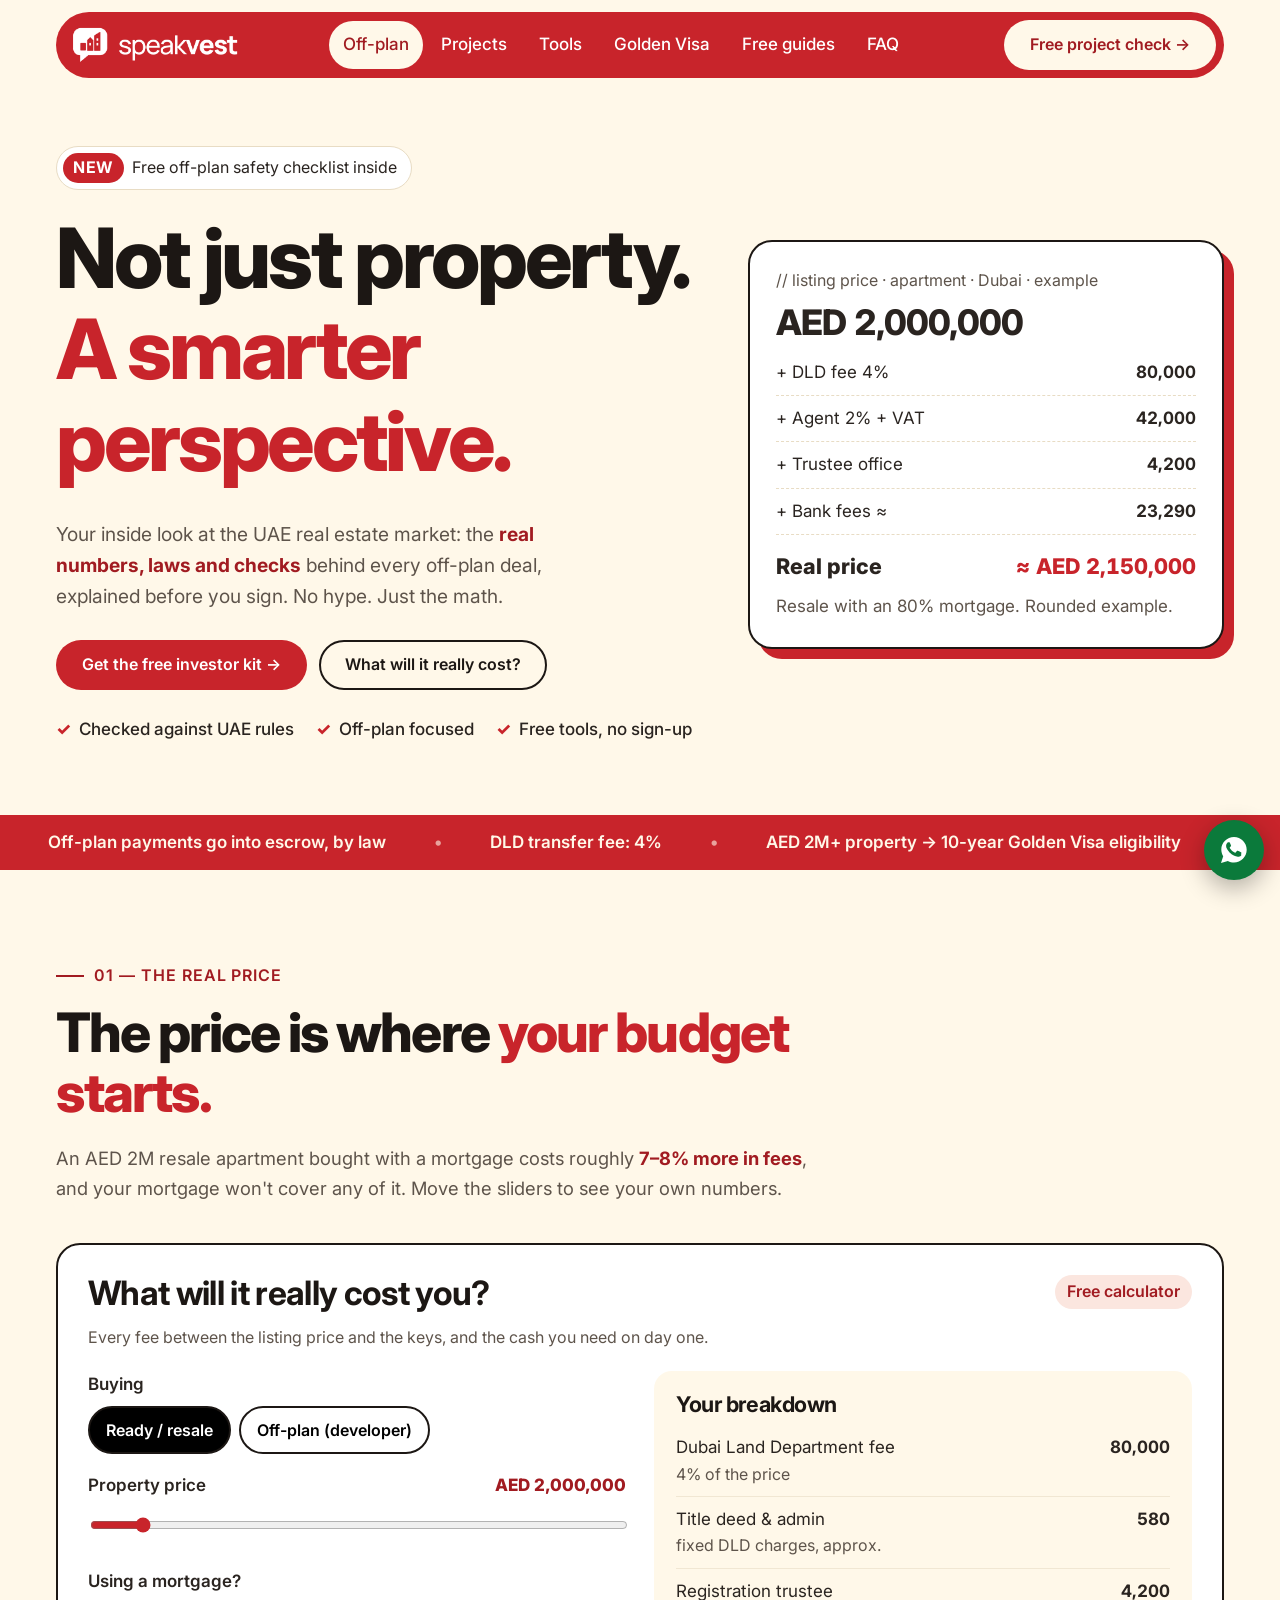
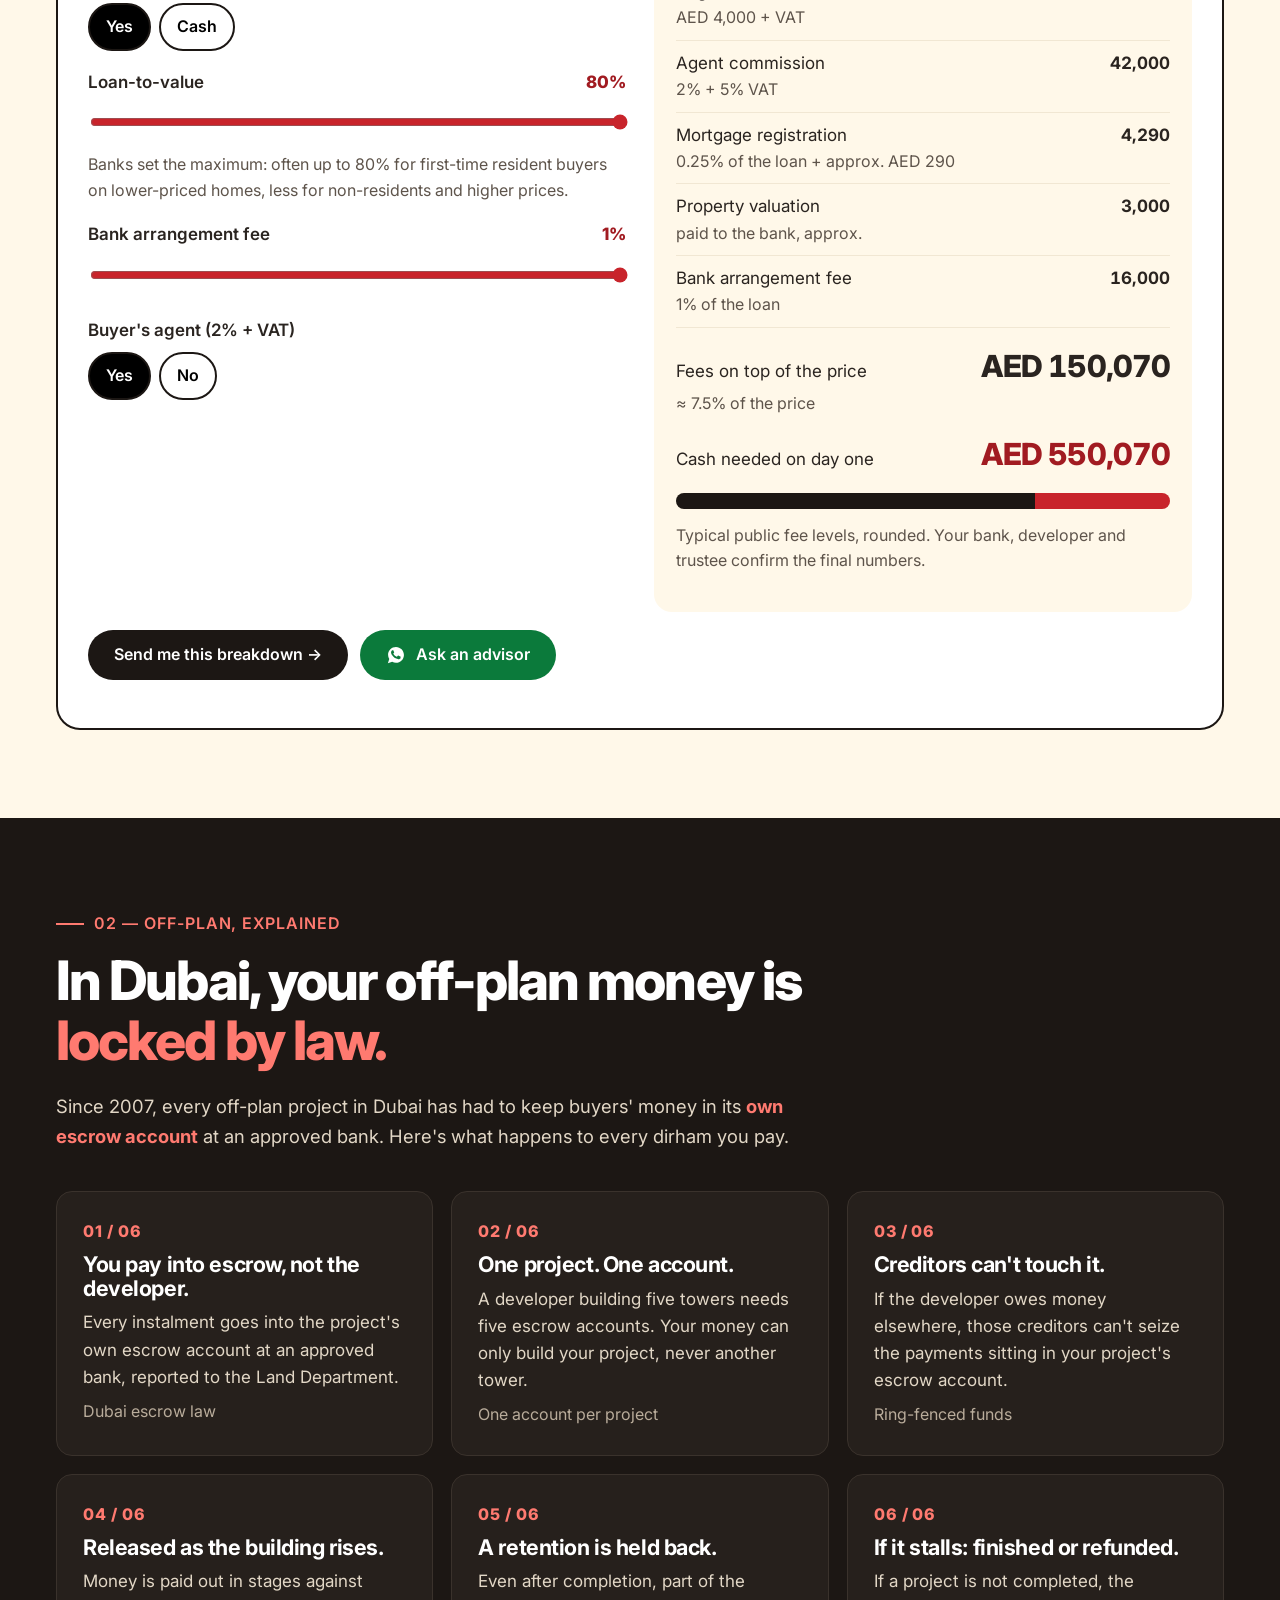
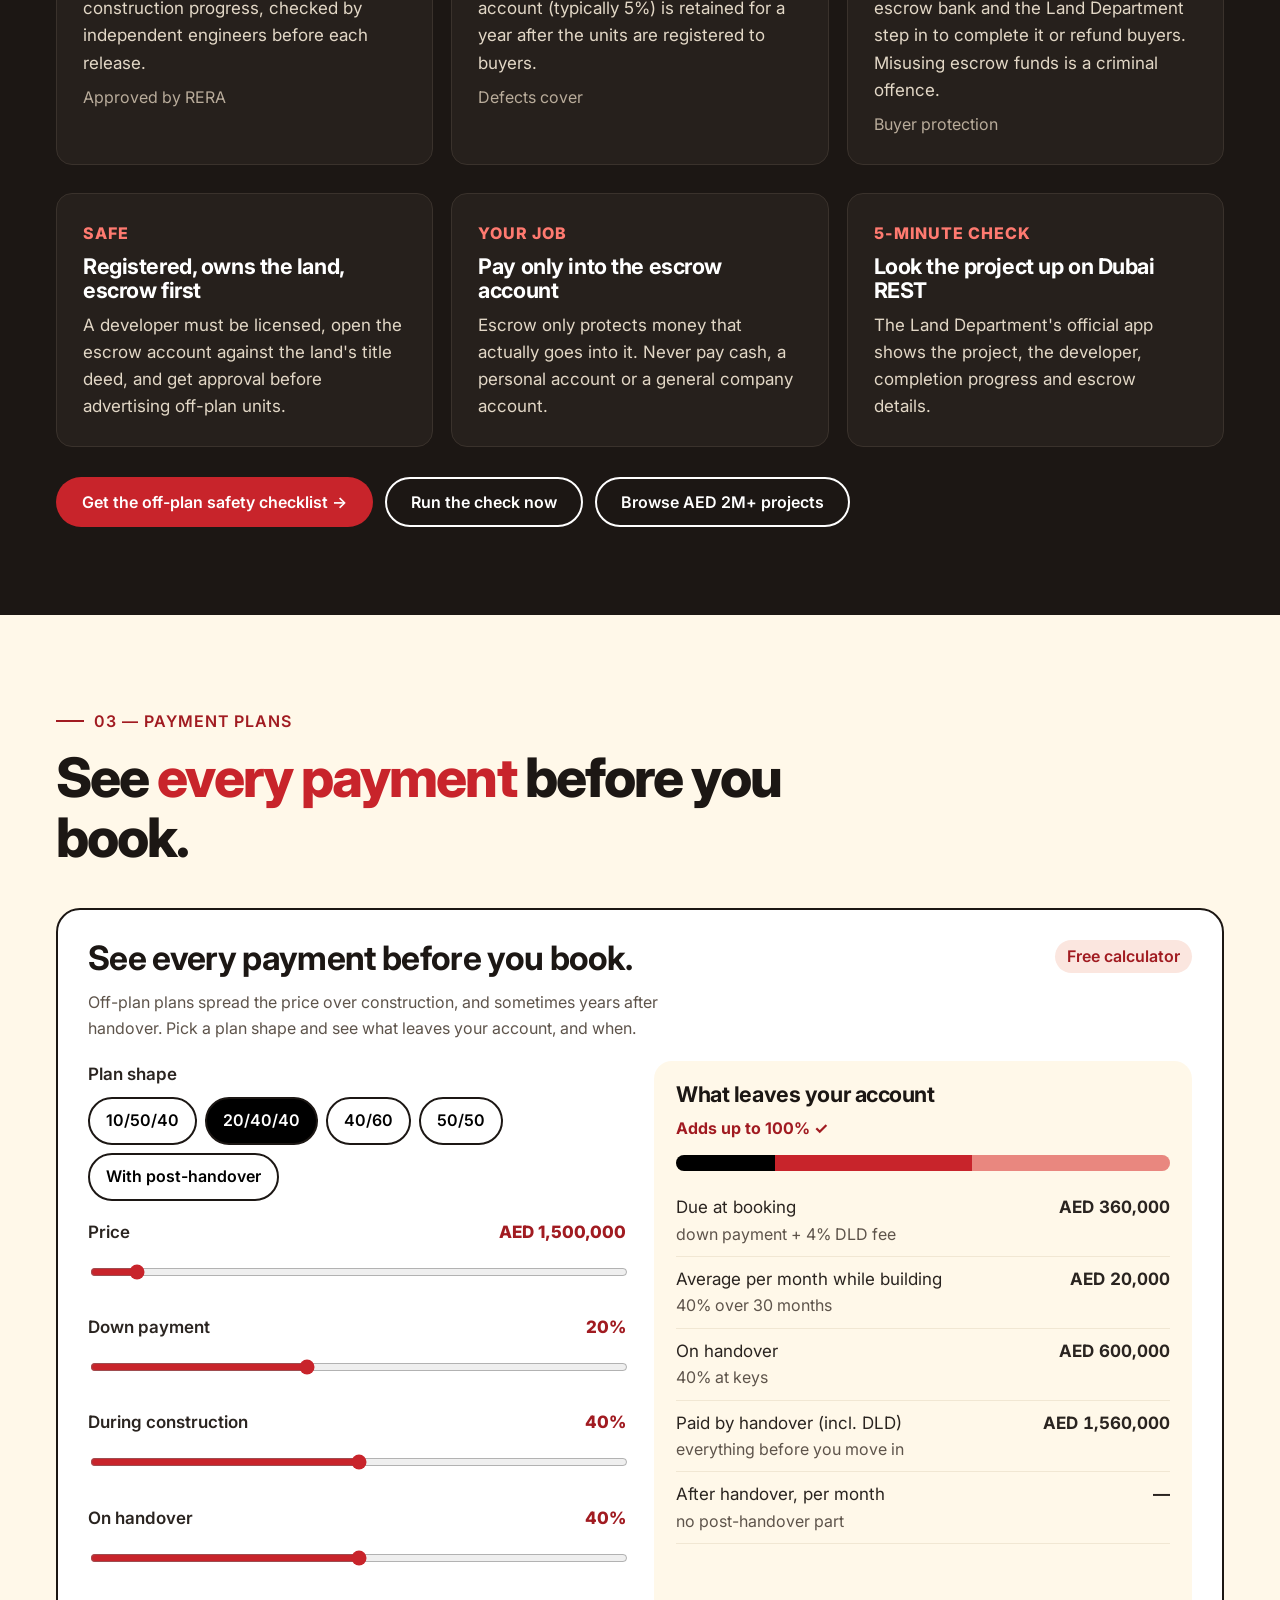
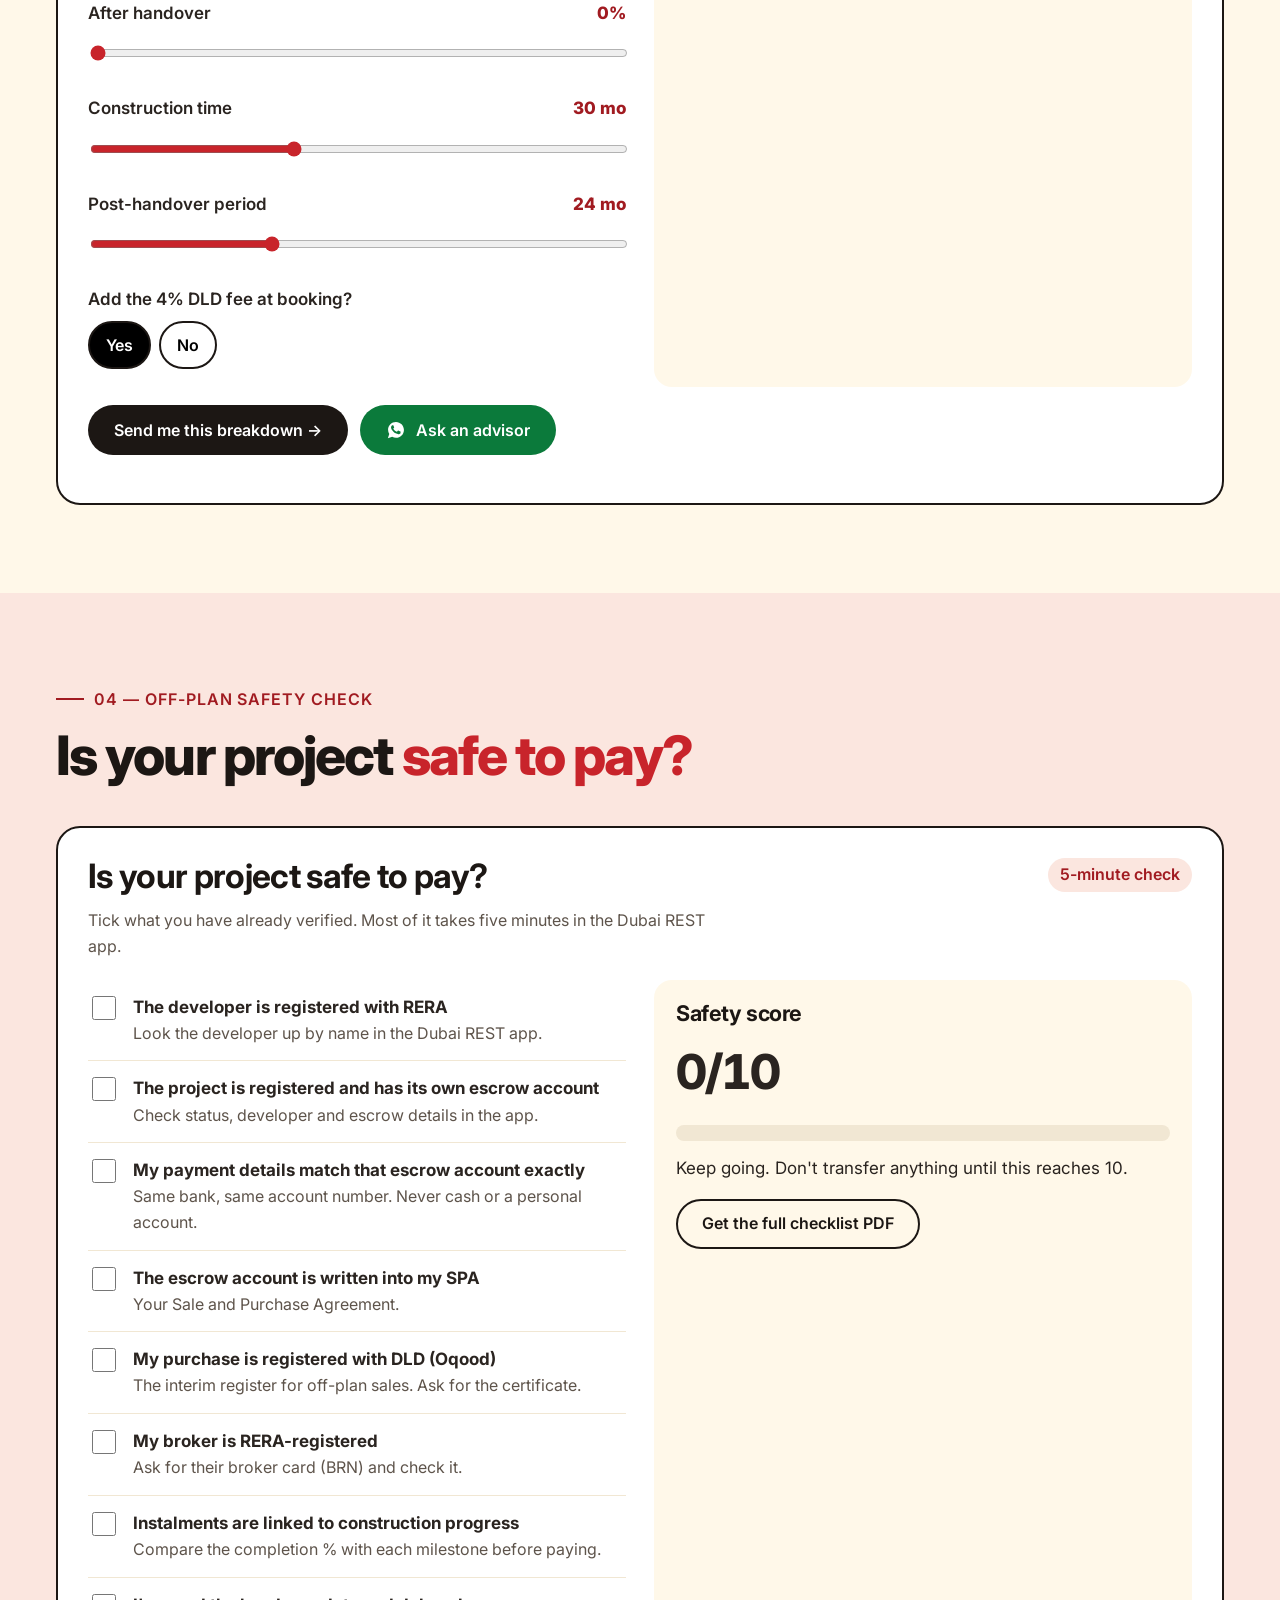
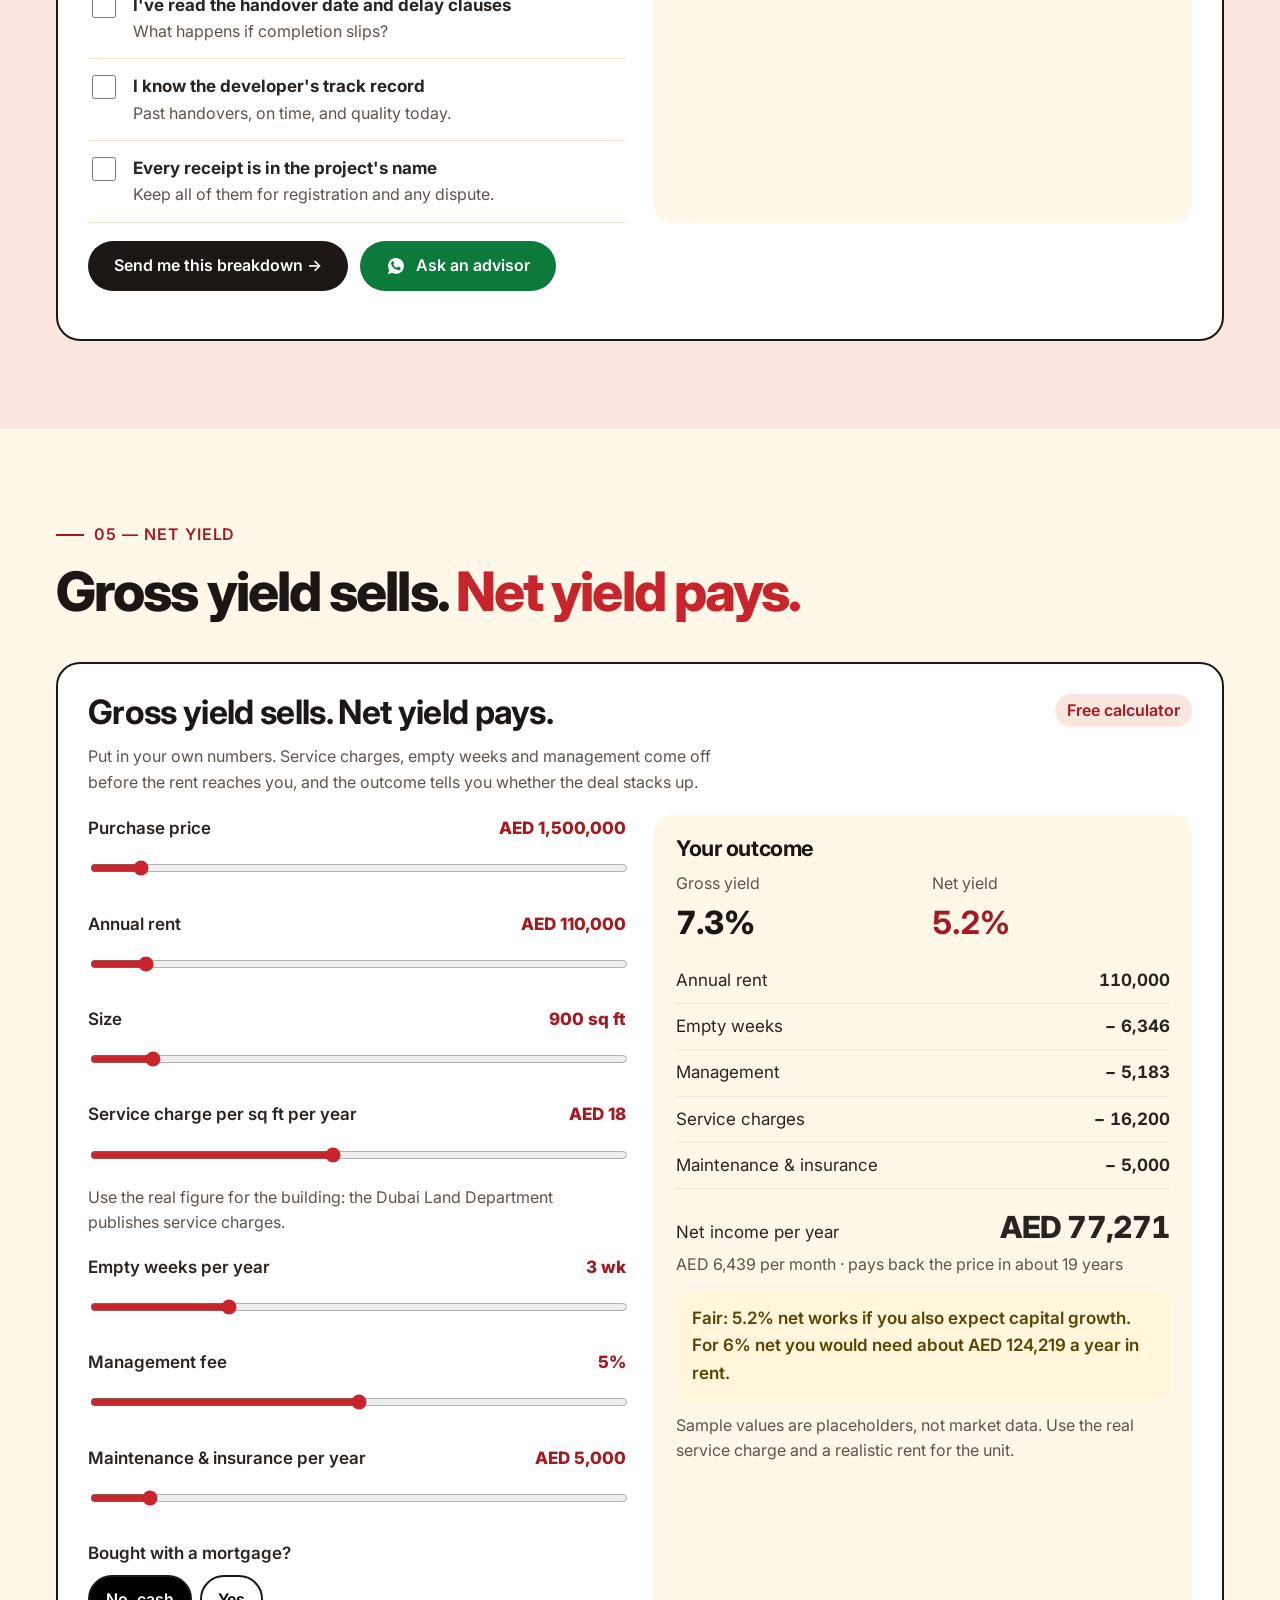
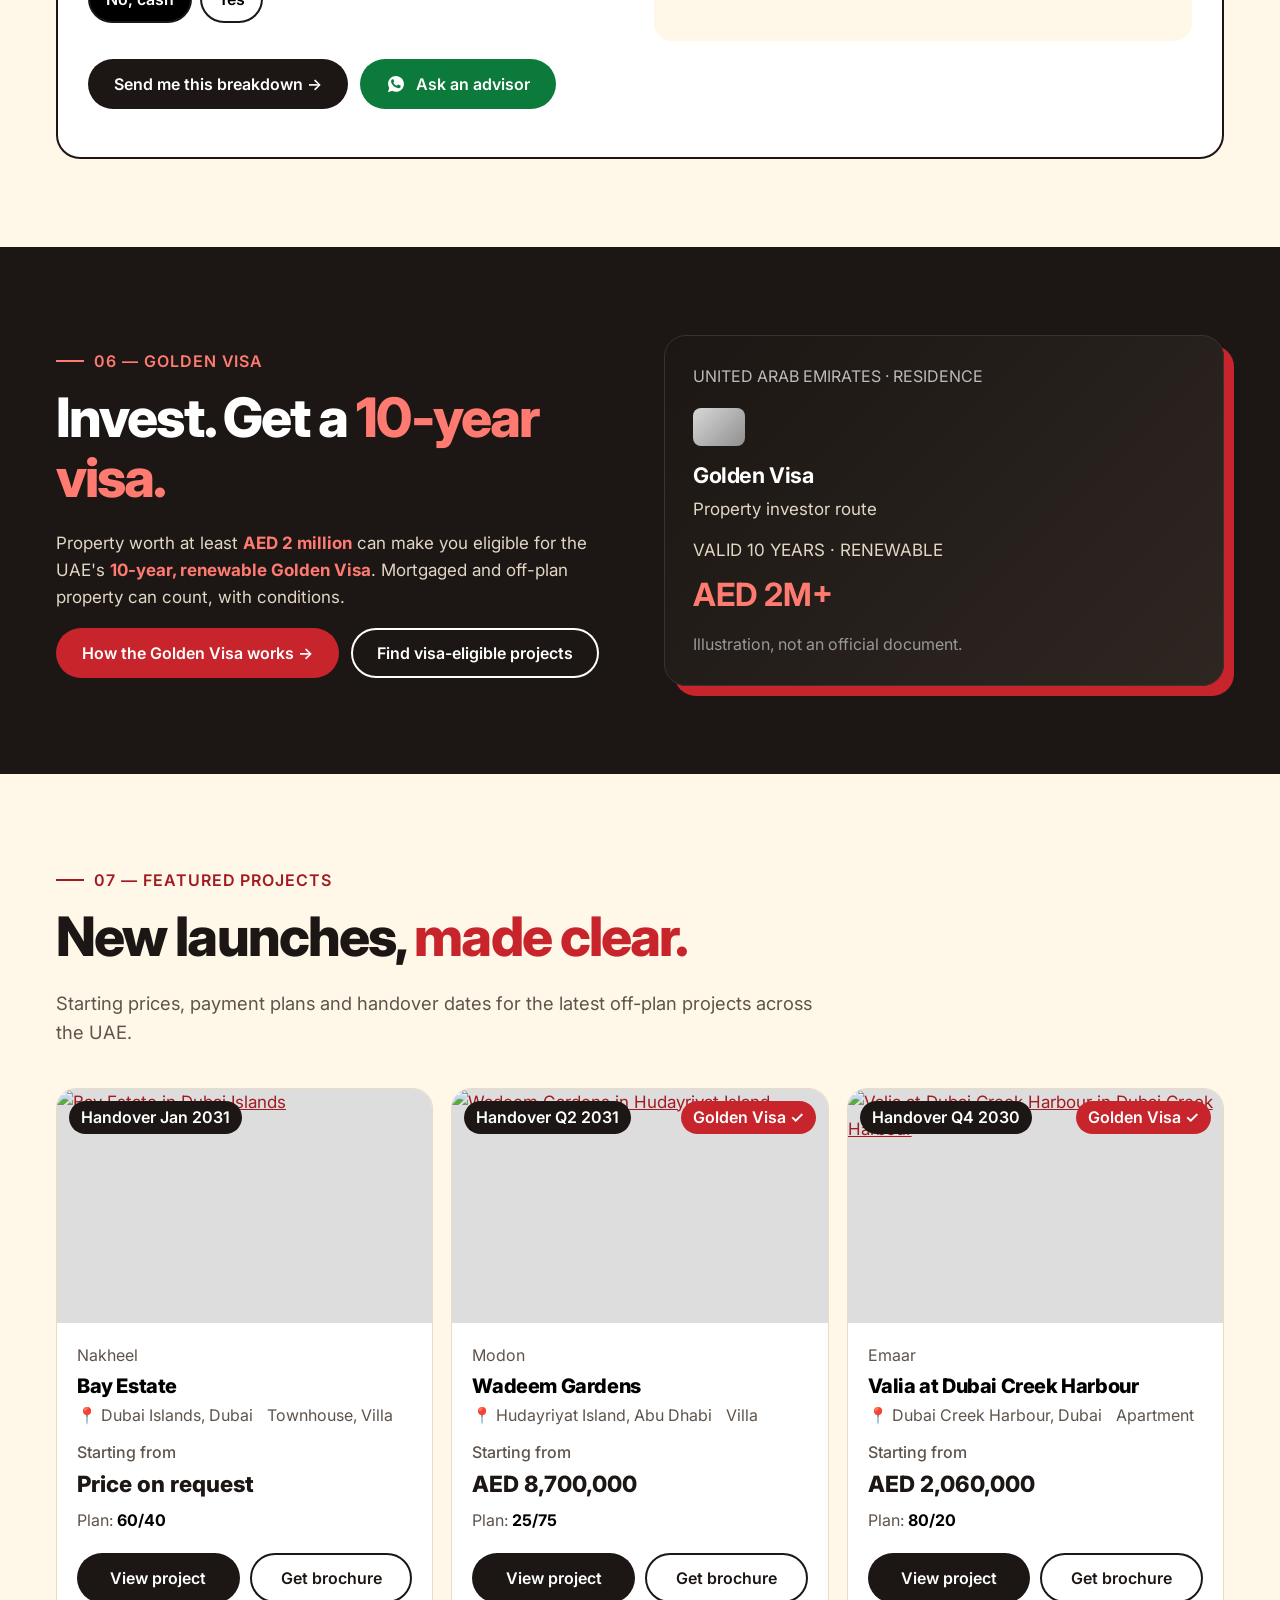
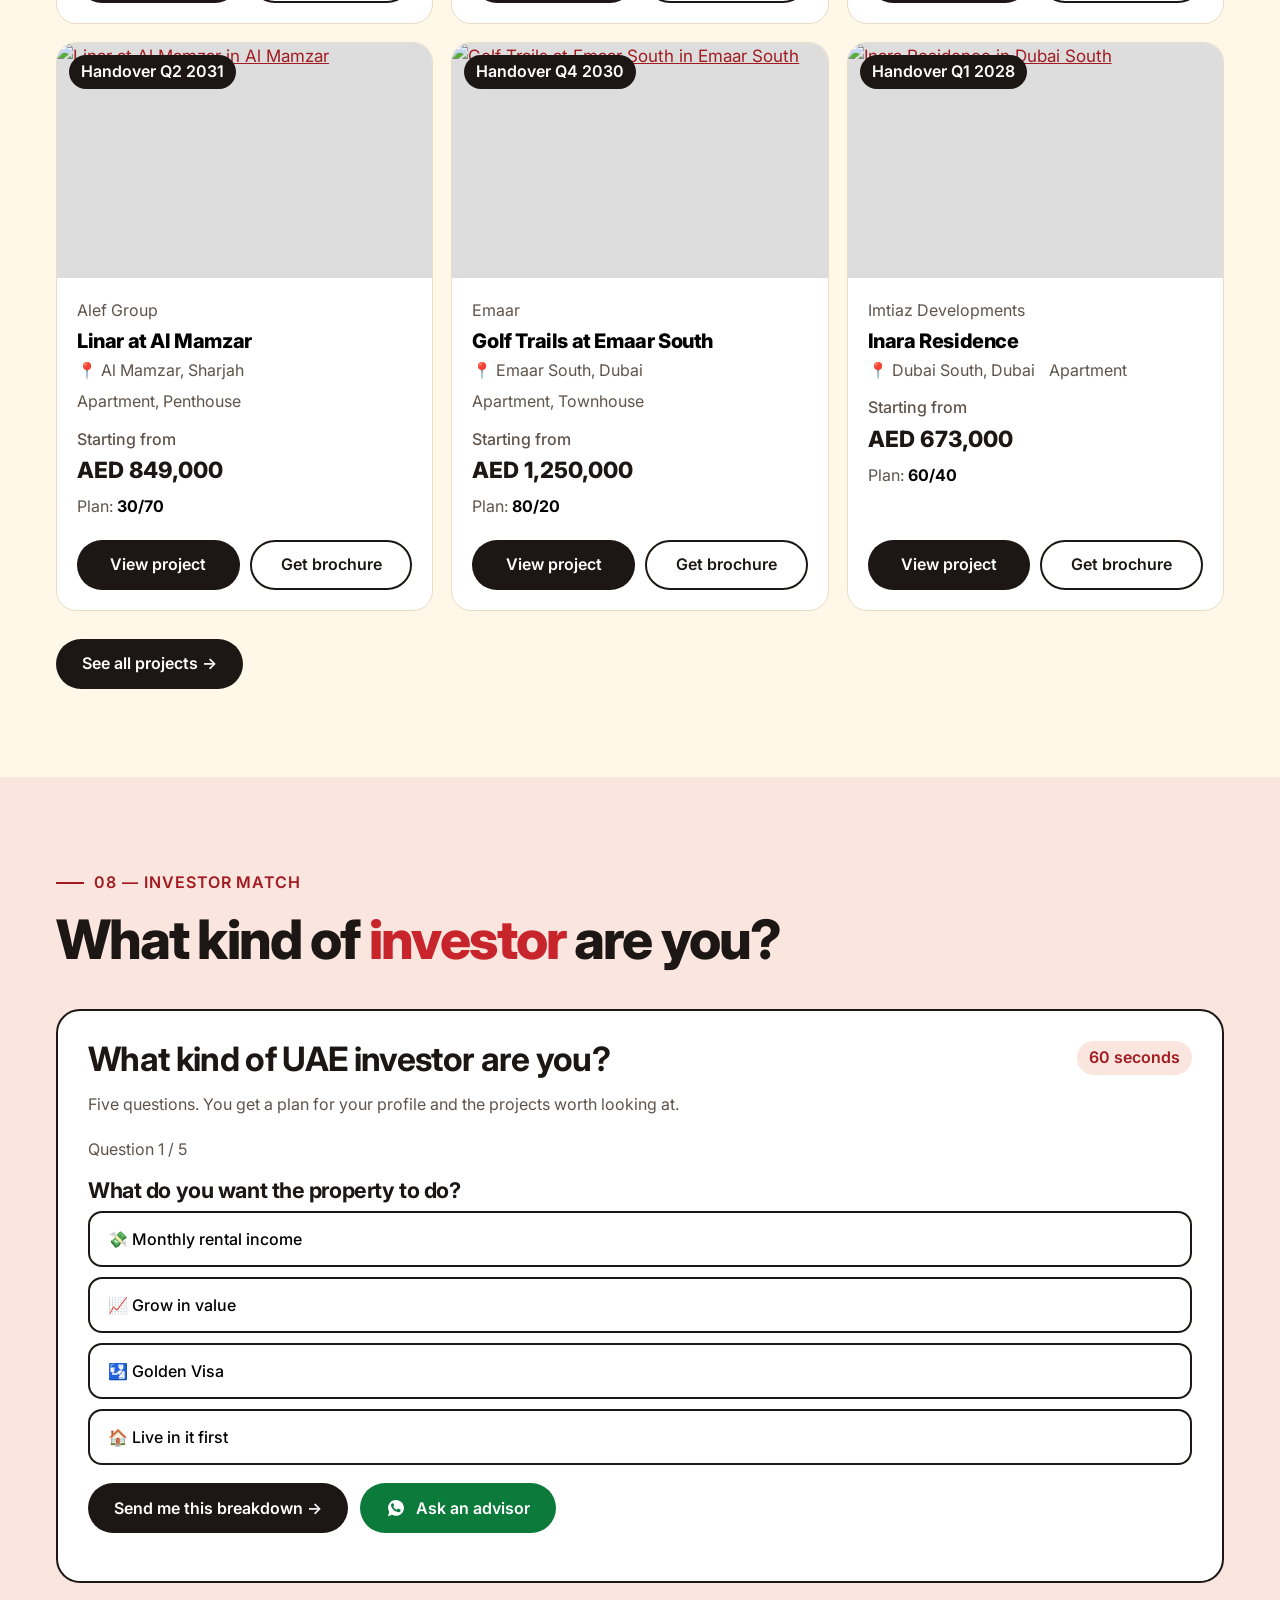
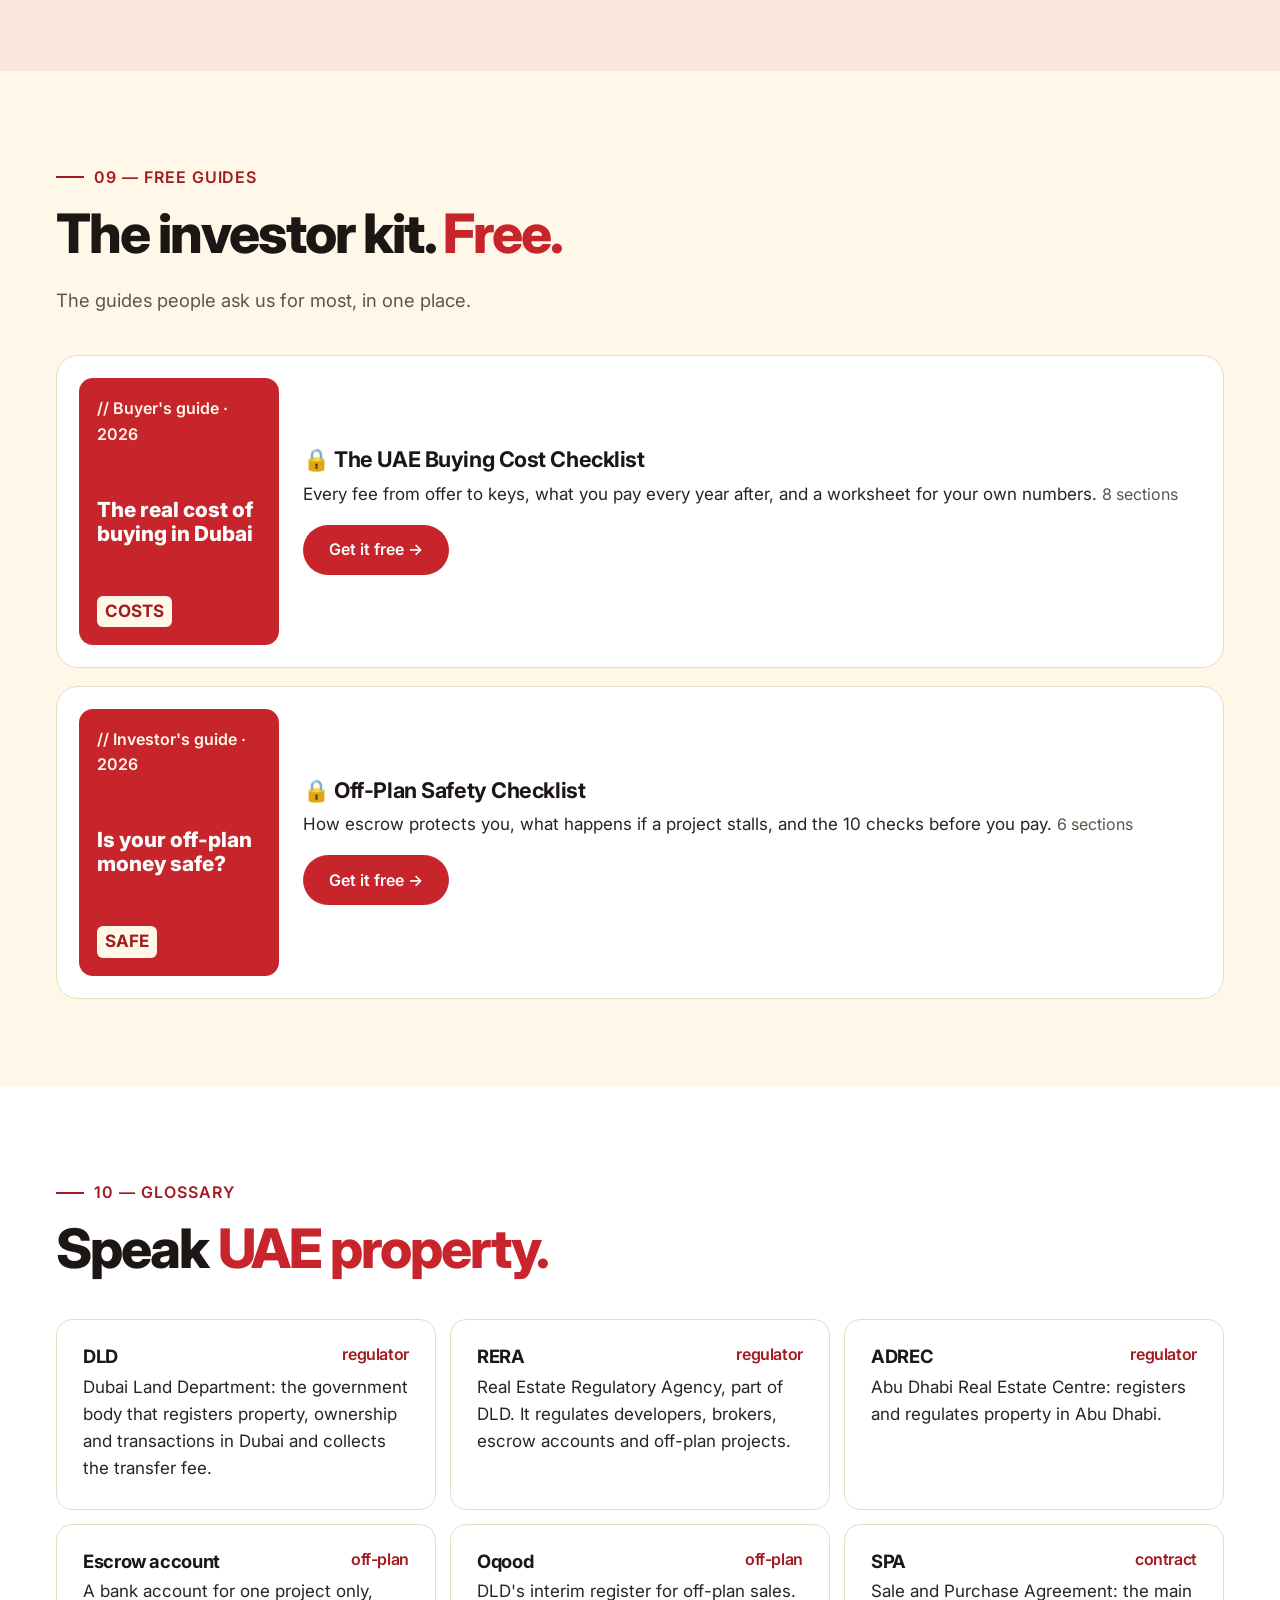
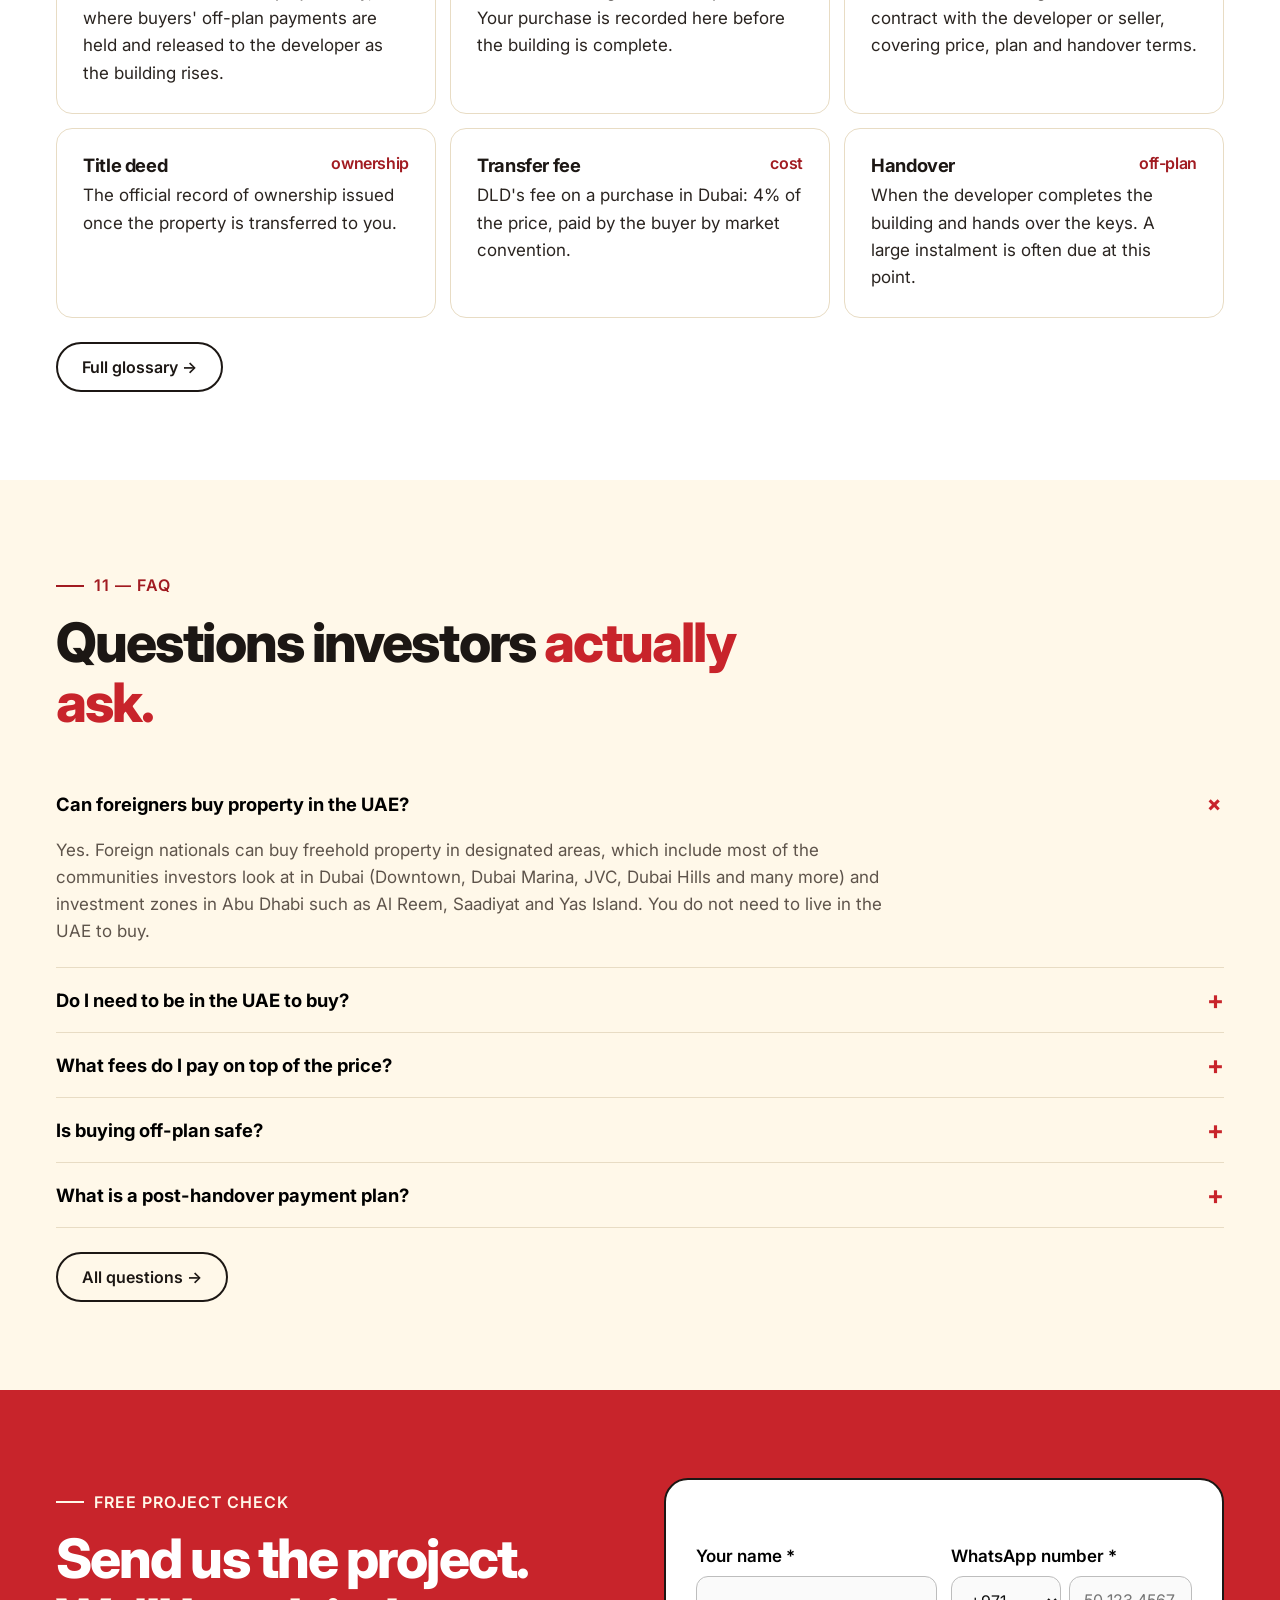
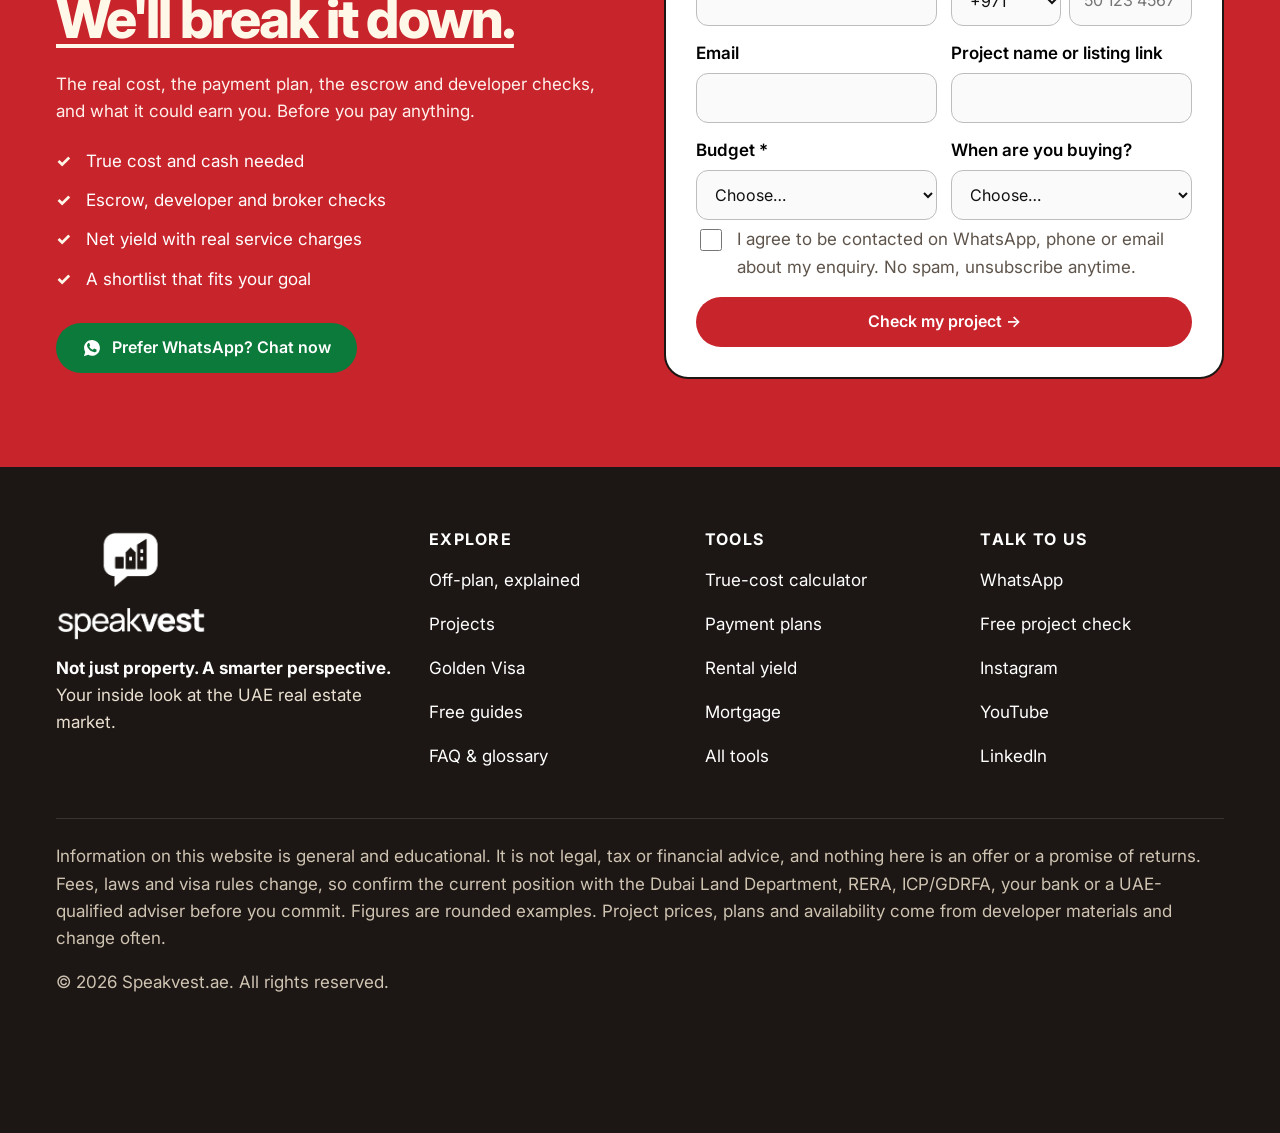
==== index.html @ 16e2d886 "Add files via upload" ====
<!doctype html>
<html lang="en">
<head>
<meta charset="utf-8">
<meta name="viewport" content="width=device-width, initial-scale=1">
<title>Speakvest.ae | Off-plan UAE real estate, explained for investors</title>
<meta name="description" content="Not just property. A smarter perspective. The real numbers, laws and checks behind UAE off-plan property: true-cost calculator, payment plans, escrow, net yield and Golden Visa.">
<meta name="theme-color" content="#000000">
<link rel="icon" type="image/png" href="assets/img/favicon.png">
<link rel="apple-touch-icon" href="assets/img/apple-touch-icon.png">
<meta property="og:type" content="website">
<meta property="og:site_name" content="Speakvest.ae">
<meta property="og:title" content="Speakvest.ae | Off-plan UAE real estate, explained for investors">
<meta property="og:description" content="Not just property. A smarter perspective. The real numbers, laws and checks behind UAE off-plan property: true-cost calculator, payment plans, escrow, net yield and Golden Visa.">
<meta property="og:image" content="assets/img/og-image.jpg">
<meta name="twitter:card" content="summary_large_image">
<link rel="preconnect" href="https://fonts.googleapis.com">
<link rel="preconnect" href="https://fonts.gstatic.com" crossorigin>
<link href="https://fonts.googleapis.com/css2?family=Inter:wght@400;500;600;700;800&display=swap" rel="stylesheet">
<link rel="stylesheet" href="assets/css/site.css">
</head>
<body data-wa="general">
<header id="site-header" class="site-header"></header>
<main>

<section class="hero"><div class="wrap hero-grid">
 <div>
  <span class="pill"><b>NEW</b> Free off-plan safety checklist inside</span>
  <h1 style="margin-top:22px">Not just property. <span class="hl">A smarter perspective.</span></h1>
  <p class="lead">Your inside look at the UAE real estate market: the <b class="hl">real numbers, laws and checks</b> behind every off-plan deal, explained before you sign. No hype. Just the math.</p>
  <div class="btns"><a class="btn btn-brand" href="guides.html">Get the free investor kit →</a><a class="btn btn-line" href="#true-cost">What will it really cost?</a></div>
  <div class="trust"><span>Checked against UAE rules</span><span>Off-plan focused</span><span>Free tools, no sign-up</span></div>
 </div>
 <div class="price-card" aria-label="Example of the real price of a property">
  <div class="note">// listing price · apartment · Dubai · example</div>
  <div style="font-size:2.2rem;font-weight:800;letter-spacing:-.03em" class="num">AED 2,000,000</div>
  <div class="row"><span>+ DLD fee 4%</span><b class="num">80,000</b></div>
  <div class="row"><span>+ Agent 2% + VAT</span><b class="num">42,000</b></div>
  <div class="row"><span>+ Trustee office</span><b class="num">4,200</b></div>
  <div class="row"><span>+ Bank fees ≈</span><b class="num">23,290</b></div>
  <div class="total"><span>Real price</span><span class="hl num">≈ AED 2,150,000</span></div>
  <p class="small" style="margin:10px 0 0">Resale with an 80% mortgage. Rounded example.</p>
 </div>
</div></section>
<div class="ticker" aria-hidden="true"><div class="ticker-track"><span>Off-plan payments go into escrow, by law</span><span>DLD transfer fee: 4%</span><span>AED 2M+ property → 10-year Golden Visa eligibility</span><span>5% held back for a year after completion</span><span>Check any project on Dubai REST</span><span>The listing price is where your budget starts</span><span>Off-plan payments go into escrow, by law</span><span>DLD transfer fee: 4%</span><span>AED 2M+ property → 10-year Golden Visa eligibility</span><span>5% held back for a year after completion</span><span>Check any project on Dubai REST</span><span>The listing price is where your budget starts</span></div></div>

<section id="real-price"><div class="wrap">
 <div class="section-head"><div class="kicker">01 — The real price</div><h2>The price is where <span class="hl">your budget starts.</span></h2>
 <p>An AED 2M resale apartment bought with a mortgage costs roughly <b class="hl">7–8% more in fees</b>, and your mortgage won't cover any of it. Move the sliders to see your own numbers.</p></div>
 <div data-tool="true-cost" id="true-cost"></div>
</div></section>

<section class="dark" id="escrow"><div class="wrap">
 <div class="section-head"><div class="kicker">02 — Off-plan, explained</div><h2>In Dubai, your off-plan money is <span class="hl">locked by law.</span></h2>
 <p>Since 2007, every off-plan project in Dubai has had to keep buyers' money in its <b class="hl">own escrow account</b> at an approved bank. Here's what happens to every dirham you pay.</p></div>
 <div class="grid g3"><div class="card"><span class="step">01 / 06</span><h3 style="margin-top:8px">You pay into escrow, not the developer.</h3><p style="margin:0">Every instalment goes into the project's own escrow account at an approved bank, reported to the Land Department.</p><span class="ref">Dubai escrow law</span></div><div class="card"><span class="step">02 / 06</span><h3 style="margin-top:8px">One project. One account.</h3><p style="margin:0">A developer building five towers needs five escrow accounts. Your money can only build your project, never another tower.</p><span class="ref">One account per project</span></div><div class="card"><span class="step">03 / 06</span><h3 style="margin-top:8px">Creditors can't touch it.</h3><p style="margin:0">If the developer owes money elsewhere, those creditors can't seize the payments sitting in your project's escrow account.</p><span class="ref">Ring-fenced funds</span></div><div class="card"><span class="step">04 / 06</span><h3 style="margin-top:8px">Released as the building rises.</h3><p style="margin:0">Money is paid out in stages against construction progress, checked by independent engineers before each release.</p><span class="ref">Approved by RERA</span></div><div class="card"><span class="step">05 / 06</span><h3 style="margin-top:8px">A retention is held back.</h3><p style="margin:0">Even after completion, part of the account (typically 5%) is retained for a year after the units are registered to buyers.</p><span class="ref">Defects cover</span></div><div class="card"><span class="step">06 / 06</span><h3 style="margin-top:8px">If it stalls: finished or refunded.</h3><p style="margin:0">If a project is not completed, the escrow bank and the Land Department step in to complete it or refund buyers. Misusing escrow funds is a criminal offence.</p><span class="ref">Buyer protection</span></div></div>
 <div class="grid g3" style="margin-top:28px">
  <div class="card"><span class="step">SAFE</span><h3 style="margin-top:8px">Registered, owns the land, escrow first</h3><p style="margin:0">A developer must be licensed, open the escrow account against the land's title deed, and get approval before advertising off-plan units.</p></div>
  <div class="card"><span class="step">YOUR JOB</span><h3 style="margin-top:8px">Pay only into the escrow account</h3><p style="margin:0">Escrow only protects money that actually goes into it. Never pay cash, a personal account or a general company account.</p></div>
  <div class="card"><span class="step">5-MINUTE CHECK</span><h3 style="margin-top:8px">Look the project up on Dubai REST</h3><p style="margin:0">The Land Department's official app shows the project, the developer, completion progress and escrow details.</p></div>
 </div>
 <div class="btns" style="margin-top:30px"><a class="btn btn-brand" href="guides.html">Get the off-plan safety checklist →</a><a class="btn btn-line" href="#safety-check">Run the check now</a><a class="btn btn-line" href="projects.html?min=2000000">Browse AED 2M+ projects</a></div>
</div></section>

<section id="plans"><div class="wrap">
 <div class="section-head"><div class="kicker">03 — Payment plans</div><h2>See <span class="hl">every payment</span> before you book.</h2></div>
 <div data-tool="payment-plan" id="payment-plan"></div>
</div></section>

<section class="tint"><div class="wrap">
 <div class="section-head"><div class="kicker">04 — Off-plan safety check</div><h2>Is your project <span class="hl">safe to pay?</span></h2></div>
 <div data-tool="safety-check" id="safety-check"></div>
</div></section>

<section><div class="wrap">
 <div class="section-head"><div class="kicker">05 — Net yield</div><h2>Gross yield sells. <span class="hl">Net yield pays.</span></h2></div>
 <div data-tool="rental-yield" id="rental-yield"></div>
</div></section>

<section class="dark"><div class="wrap grid g2" style="align-items:center;gap:48px">
 <div><div class="kicker">06 — Golden Visa</div><h2>Invest. Get a <span class="hl">10-year visa.</span></h2>
 <p>Property worth at least <b class="hl">AED 2 million</b> can make you eligible for the UAE's <b class="hl">10-year, renewable Golden Visa</b>. Mortgaged and off-plan property can count, with conditions.</p>
 <div class="btns"><a class="btn btn-brand" href="golden-visa.html">How the Golden Visa works →</a><a class="btn btn-line" href="projects.html?min=2000000">Find visa-eligible projects</a></div></div>
 <div class="visa-card"><div class="note" style="color:#bbb">UNITED ARAB EMIRATES · RESIDENCE</div><div class="chip"></div><h3>Golden Visa</h3><p style="margin:0">Property investor route</p><p style="margin:14px 0 4px">VALID 10 YEARS · RENEWABLE</p><b>AED 2M+</b><p class="note" style="color:#999;margin:12px 0 0">Illustration, not an official document.</p></div>
</div></section>

<section><div class="wrap">
 <div class="section-head"><div class="kicker">07 — Featured projects</div><h2>New launches, <span class="hl">made clear.</span></h2><p>Starting prices, payment plans and handover dates for the latest off-plan projects across the UAE.</p></div>
 <div class="grid g3" id="featured"></div>
 <div class="btns" style="margin-top:28px"><a class="btn btn-black" href="projects.html">See all projects →</a></div>
</div></section>

<section class="tint"><div class="wrap">
 <div class="section-head"><div class="kicker">08 — Investor match</div><h2>What kind of <span class="hl">investor</span> are you?</h2></div>
 <div data-tool="investor-match" id="investor-match"></div>
</div></section>

<section><div class="wrap">
 <div class="section-head"><div class="kicker">09 — Free guides</div><h2>The investor kit. <span class="hl">Free.</span></h2><p>The guides people ask us for most, in one place.</p></div>
 <div class="grid" id="guides" style="gap:18px"></div>
</div></section>

<section class="white"><div class="wrap">
 <div class="section-head"><div class="kicker">10 — Glossary</div><h2>Speak <span class="hl">UAE property.</span></h2></div>
 <div class="gloss" id="gloss"></div>
 <div class="btns" style="margin-top:24px"><a class="btn btn-line" href="faq.html#glossary">Full glossary →</a></div>
</div></section>

<section><div class="wrap">
 <div class="section-head"><div class="kicker">11 — FAQ</div><h2>Questions investors <span class="hl">actually ask.</span></h2></div>
 <div id="faq"></div>
 <div class="btns" style="margin-top:24px"><a class="btn btn-line" href="faq.html">All questions →</a></div>
</div></section>
<section class="band" id="project-check"><div class="wrap"><div class="grid g2" style="align-items:center;gap:48px">
 <div><div class="kicker">Free project check</div><h2>Send us the project. <span class="hl">We'll break it down.</span></h2>
 <p>The real cost, the payment plan, the escrow and developer checks, and what it could earn you. Before you pay anything.</p>
 <ul class="check-list"><li>True cost and cash needed</li><li>Escrow, developer and broker checks</li><li>Net yield with real service charges</li><li>A shortlist that fits your goal</li></ul>
 <a class="btn btn-wa" data-wa-link="general" href="#"><svg viewBox="0 0 32 32" fill="currentColor" aria-hidden="true"><path d="M16 3C9 3 3.3 8.6 3.3 15.6c0 2.4.7 4.7 1.9 6.7L3 29l6.9-2.1c1.9 1 4 1.6 6.1 1.6 7 0 12.7-5.7 12.7-12.7S23 3 16 3zm7.4 17.9c-.3.9-1.8 1.7-2.5 1.8-.7.1-1.5.2-4.6-1-3.9-1.6-6.4-5.5-6.6-5.8-.2-.3-1.6-2.1-1.6-4s1-2.8 1.3-3.2c.3-.4.7-.5 1-.5h.7c.2 0 .5 0 .8.6.3.7 1 2.4 1.1 2.6.1.2.1.4 0 .6-.1.2-.2.4-.4.6l-.6.7c-.2.2-.4.4-.2.8.2.4 1 1.6 2.1 2.6 1.4 1.3 2.6 1.7 3 1.9.4.2.6.2.8-.1.2-.3 1-1.1 1.2-1.5.3-.4.5-.3.9-.2.4.1 2.3 1.1 2.7 1.3.4.2.7.3.8.5.1.1.1.9-.2 1.8z"/></svg> Prefer WhatsApp? Chat now</a></div>
 <div data-lead-form="project-check" data-title="Check my project" data-button="Check my project"></div>
</div></div></section>

</main>
<footer id="site-footer" class="site-footer"></footer>
<script src="assets/js/site.js"></script>
<script src="assets/js/content.js"></script>
<script src="assets/js/tools.js"></script>
<script>
SV.ready.then(function(){
  SV.projects().then(function(l){ document.getElementById('featured').innerHTML = l.filter(function(p){return p.featured;}).slice(0,6).map(SV.projectCard).join(''); });
  SV.renderGuides(document.getElementById('guides'), 2);
  SV.renderGlossary(document.getElementById('gloss'), 9);
  SV.renderFAQ(document.getElementById('faq'), 5);
});
</script>
</body>
</html>
---- assets/css/site.css ----
/* =========================================================
   Speakvest.ae — main stylesheet
   Brand colours live in :root. Change them here once and the
   whole site follows.
   ========================================================= */
:root{
  /* Speakvest brand — Skyline Bubble */
  --brand:#C8242B;      /* Speakvest red */
  --brand-dk:#A11B21;   /* hover / red text on light */
  --brand-lt:#FBE6DF;   /* soft red tint for highlight bands */
  --brand-on-dark:#FF7A70; /* red that stays readable on dark backgrounds */
  --cream:#FFF8E9;      /* Speakvest cream */
  --black:#1C1714;      /* warm near-black for headings & dark bands */
  --ink:#2A2420;        /* body text */
  --white:#FFFFFF;
  --grey:#F1E7D3;       /* warm light grey for rows */
  --paper:#FFF8E9;      /* page background = brand cream */
  --muted:#5E544B;
  --line:#E8DCC4;
  --radius:16px;
  --wrap:1200px;
}
:root{color-scheme:light}
*,*::before,*::after{box-sizing:border-box}
html{scroll-behavior:smooth;-webkit-text-size-adjust:100%}
body{margin:0;font-family:'Inter',system-ui,-apple-system,'Segoe UI',Roboto,Arial,sans-serif;font-size:17px;line-height:1.6;color:var(--ink);background:var(--paper);overflow-x:hidden}
img{max-width:100%;height:auto;display:block}
a{color:var(--brand-dk)}
h1,h2,h3,h4{line-height:1.1;margin:0 0 .4em;letter-spacing:-.02em;color:var(--black)}
h1{font-size:clamp(2.6rem,7vw,5.2rem);font-weight:800;letter-spacing:-.04em}
h2{font-size:clamp(2rem,4.6vw,3.4rem);font-weight:800;letter-spacing:-.035em}
h3{font-size:1.35rem;font-weight:700}
p{margin:0 0 1em}
.wrap{max-width:var(--wrap);margin:0 auto;padding:0 16px}
.hl{color:var(--brand)}
.num{font-variant-numeric:tabular-nums}
.sr{position:absolute;width:1px;height:1px;overflow:hidden;clip:rect(0 0 0 0)}

/* ---------- labels & buttons ---------- */
.kicker{display:inline-flex;align-items:center;gap:10px;font-size:1rem;font-weight:600;letter-spacing:.06em;text-transform:uppercase;color:var(--brand-dk);margin-bottom:14px}
.kicker::before{content:"";width:28px;height:2px;background:currentColor}
.dark .kicker{color:var(--brand-on-dark)}
.pill{display:inline-flex;align-items:center;gap:8px;border:1px solid var(--line);background:#fff;border-radius:999px;padding:6px 14px 6px 6px;font-size:1rem}
.pill b{background:var(--brand);color:#fff;border-radius:999px;padding:2px 10px;font-size:1rem;letter-spacing:.04em}
.btn{display:inline-flex;align-items:center;justify-content:center;gap:10px;min-height:50px;padding:13px 24px;border-radius:999px;border:2px solid transparent;font-weight:600;font-size:1rem;line-height:1.2;font-family:inherit;text-decoration:none;cursor:pointer;transition:background .2s,color .2s,border-color .2s,transform .2s}
.btn:hover{transform:translateY(-1px)}
.btn-brand{background:var(--brand);color:#fff}.btn-brand:hover{background:var(--brand-dk)}
.btn-black{background:var(--black);color:#fff}.btn-black:hover{background:#222}
.btn-line{border-color:var(--black);color:var(--black);background:transparent}.btn-line:hover{background:var(--black);color:#fff}
.dark .btn-line{border-color:#fff;color:#fff}.dark .btn-line:hover{background:#fff;color:#000}
.btn-wa{background:#0b7a3b;color:#fff}.btn-wa:hover{background:#08622f}
.btn svg{width:20px;height:20px;flex:none}
.btns{display:flex;flex-wrap:wrap;gap:12px}

/* ---------- header ---------- */
.site-header{position:sticky;top:0;z-index:50;padding:12px 0;background:rgba(255,248,233,.94);backdrop-filter:blur(8px);min-height:80px}
.nav-bar{display:flex;align-items:center;justify-content:space-between;gap:16px;background:var(--brand);border-radius:999px;padding:8px 8px 8px 16px}
.brand{display:flex;align-items:center;gap:10px;text-decoration:none;color:#fff;font-weight:800;font-size:1.2rem;letter-spacing:-.02em;min-height:48px}
.brand img{height:36px;width:auto}
.brand span b{color:var(--brand);font-weight:800}
.nav-links{display:flex;gap:4px;list-style:none;margin:0;padding:0}
.nav-links a{display:flex;align-items:center;min-height:48px;padding:0 14px;border-radius:999px;color:#fff;text-decoration:none;font-weight:500}
.nav-links a:hover{background:var(--brand-dk)}
.nav-links a[aria-current="page"]{background:var(--cream);color:var(--brand-dk)}
.nav-cta{white-space:nowrap;background:var(--cream)!important;color:var(--brand-dk)!important}.nav-cta:hover{background:#fff!important}
.menu-btn{display:none;background:none;border:0;color:#fff;width:48px;height:48px;border-radius:50%;cursor:pointer}
.menu-btn svg{width:26px;height:26px}
@media(max-width:1020px){
  .nav-links{display:none;position:absolute;left:16px;right:16px;top:84px;flex-direction:column;background:var(--brand);border-radius:20px;padding:10px;box-shadow:0 12px 30px rgba(0,0,0,.2)}
  .nav-links.open{display:flex}
  .nav-links a{padding:0 16px}
  .menu-btn{display:grid;place-items:center}
  .nav-cta{display:none}
}

/* ---------- sections ---------- */
section{padding:88px 0}
.section-head{max-width:780px;margin-bottom:40px}
.section-head p{font-size:1.15rem;color:var(--muted)}
.dark{background:var(--black);color:#F3EADB}
.dark h1,.dark h2,.dark h3{color:#fff}
.dark .section-head p,.dark p{color:#E2D7C6}
.tint{background:var(--brand-lt)}
.white{background:#fff}
@media(max-width:700px){section{padding:64px 0}}

/* ---------- hero ---------- */
.hero{padding:56px 0 72px;min-height:620px}
.hero-grid{display:grid;grid-template-columns:1.15fr .85fr;gap:48px;align-items:center}
.hero h1 .hl{display:block}
.hero .lead{font-size:1.2rem;color:var(--muted);max-width:560px;margin:22px 0 28px}
.trust{display:flex;flex-wrap:wrap;gap:10px 22px;margin-top:26px;font-weight:500}
.trust span::before{content:"✓";color:var(--brand);font-weight:800;margin-right:8px}
.price-card{background:#fff;border:2px solid var(--black);border-radius:24px;padding:26px;box-shadow:10px 10px 0 var(--brand)}
.price-card .row{display:flex;justify-content:space-between;gap:12px;padding:9px 0;border-bottom:1px dashed var(--line)}
.price-card .total{display:flex;justify-content:space-between;font-weight:800;font-size:1.35rem;padding-top:14px}
.price-card .small{color:var(--muted)}
@media(max-width:900px){.hero-grid{grid-template-columns:1fr}.hero{min-height:0}}

/* ticker */
.ticker{background:var(--brand);color:var(--cream);overflow:hidden;white-space:nowrap;padding:14px 0;font-weight:600}
.ticker-track{display:inline-flex;gap:48px;animation:tick 40s linear infinite;padding-left:48px}
.ticker-track span::after{content:"•";margin-left:48px;opacity:.6}
@keyframes tick{to{transform:translateX(-50%)}}
@media(prefers-reduced-motion:reduce){.ticker-track{animation:none}}

/* ---------- cards & grids ---------- */
.grid{display:grid;gap:18px}
.g2{grid-template-columns:repeat(2,1fr)}.g3{grid-template-columns:repeat(3,1fr)}.g4{grid-template-columns:repeat(4,1fr)}
@media(max-width:960px){.g3,.g4{grid-template-columns:repeat(2,1fr)}}
@media(max-width:640px){.g2,.g3,.g4{grid-template-columns:1fr}}
.card{background:#fff;border:1px solid var(--line);border-radius:var(--radius);padding:26px}
.dark .card{background:#26201C;border-color:#3A322C}
.card .step{font-weight:800;color:var(--brand);font-size:1rem;letter-spacing:.06em}
.card .ref{display:inline-block;margin-top:8px;font-size:1rem;color:var(--muted)}
.dark .card .ref{color:#B9AC9B}
.stat b{display:block;font-size:2rem;font-weight:800;letter-spacing:-.03em;color:var(--black)}
.dark .stat b{color:#fff}

/* ---------- tools ---------- */
.tool{background:#fff;border:2px solid var(--black);border-radius:24px;padding:30px;scroll-margin-top:110px}
.tool + .tool{margin-top:28px}
.tool-head{display:flex;flex-wrap:wrap;justify-content:space-between;gap:12px;align-items:flex-start;margin-bottom:20px}
.tool-tag{background:var(--brand-lt);color:var(--brand-dk);border-radius:999px;padding:4px 12px;font-weight:600;font-size:1rem}
.tool-grid{display:grid;grid-template-columns:1fr 1fr;gap:28px}
@media(max-width:860px){.tool-grid{grid-template-columns:1fr}}
.field{margin-bottom:18px}
.field label,.field .lbl{display:flex;justify-content:space-between;gap:12px;font-weight:600;margin-bottom:8px}
.field output{font-weight:800;color:var(--brand-dk)}
.field .hint{color:var(--muted);font-size:1rem;margin-top:6px}
input[type=range]{width:100%;accent-color:var(--brand);height:32px}
.seg{display:flex;flex-wrap:wrap;gap:8px}
.seg button{min-height:48px;padding:10px 16px;border-radius:999px;border:2px solid var(--black);background:#fff;font-weight:600;font-size:1rem;line-height:1.2;font-family:inherit;cursor:pointer}
.seg button.on{background:var(--black);color:#fff}
.result{background:var(--paper);border-radius:18px;padding:22px}
.result .row{display:flex;justify-content:space-between;gap:12px;padding:9px 0;border-bottom:1px solid var(--grey)}
.result .row span:first-child small{display:block;color:var(--muted);font-size:1rem}
.result .big{display:flex;justify-content:space-between;align-items:baseline;gap:12px;margin-top:14px}
.result .big b{font-size:1.9rem;font-weight:800;letter-spacing:-.03em}
.verdict{margin-top:14px;padding:14px 16px;border-radius:14px;font-weight:600}
.verdict.good{background:var(--brand-lt);color:#064d25}
.verdict.ok{background:#fff6dc;color:#5a4300}
.verdict.low{background:#fde8e6;color:#7a1d12}
.bar{display:flex;height:16px;border-radius:999px;overflow:hidden;background:var(--grey);margin:14px 0}
.bar i{display:block;height:100%}
.note{color:var(--muted);font-size:1rem}
.checklist label{display:flex;gap:14px;align-items:flex-start;padding:14px 0;border-bottom:1px solid var(--grey);cursor:pointer}
.checklist input{width:24px;height:24px;accent-color:var(--brand);flex:none;margin-top:2px}
.checklist small{display:block;color:var(--muted);font-size:1rem}
.score{font-size:3rem;font-weight:800;letter-spacing:-.04em}
.quiz-opt{display:block;width:100%;text-align:left;min-height:56px;padding:14px 18px;margin-bottom:10px;border:2px solid var(--black);border-radius:14px;background:#fff;font-weight:500;font-size:1rem;line-height:1.2;font-family:inherit;cursor:pointer}
.quiz-opt:hover{background:var(--brand-lt)}
.tool-index{display:flex;flex-wrap:wrap;gap:10px;margin-bottom:36px}
.tool-index a{min-height:48px;display:inline-flex;align-items:center;padding:0 16px;border-radius:999px;border:1px solid var(--line);background:#fff;color:var(--ink);text-decoration:none;font-weight:600}
.tool-index a:hover{border-color:var(--brand);color:var(--brand-dk)}

/* ---------- projects ---------- */
.filters{display:flex;flex-wrap:wrap;gap:12px;margin-bottom:26px}
.filters select,.filters input{min-height:50px;padding:0 14px;border-radius:12px;border:1px solid var(--line);background:#fff;font-weight:400;font-size:1rem;line-height:1.2;font-family:inherit;color:var(--ink)}
.filters input{flex:1 1 220px}
.p-card{background:#fff;border:1px solid var(--line);border-radius:20px;overflow:hidden;display:flex;flex-direction:column}
.p-card .ph{position:relative;aspect-ratio:16/10;background:#ddd;overflow:hidden}
.p-card .ph img{width:100%;height:100%;object-fit:cover;transition:transform .5s}
.p-card:hover .ph img{transform:scale(1.04)}
.p-card .badge{position:absolute;left:12px;top:12px;background:var(--black);color:#fff;border-radius:999px;padding:4px 12px;font-weight:600;font-size:1rem}
.p-card .badge.gv{left:auto;right:12px;background:var(--brand)}
.p-body{padding:20px;display:flex;flex-direction:column;gap:6px;flex:1}
.p-dev{color:var(--muted);font-size:1rem}
.p-name{font-size:1.25rem;font-weight:800;letter-spacing:-.02em;margin:0;color:#000}
.p-meta{display:flex;flex-wrap:wrap;gap:6px 14px;color:var(--muted);font-size:1rem}
.p-price{font-size:1.4rem;font-weight:800;color:var(--black);margin-top:6px}
.p-price small{display:block;font-size:1rem;font-weight:500;color:var(--muted)}
.p-actions{display:flex;gap:10px;margin-top:auto;padding-top:14px}
.p-actions .btn{flex:1;padding:12px 14px}
.empty{padding:40px;text-align:center;color:var(--muted)}
.facts{display:grid;grid-template-columns:repeat(4,1fr);gap:1px;background:var(--line);border:1px solid var(--line);border-radius:18px;overflow:hidden}
.facts div{background:#fff;padding:18px}
.facts span{display:block;color:var(--muted);font-size:1rem}
.facts b{font-size:1.15rem}
@media(max-width:760px){.facts{grid-template-columns:1fr 1fr}}
.gallery{display:grid;grid-template-columns:2fr 1fr;gap:12px}
.gallery img{width:100%;height:100%;object-fit:cover;border-radius:16px;aspect-ratio:16/10}
.gallery .side{display:grid;gap:12px}
@media(max-width:760px){.gallery{grid-template-columns:1fr}}
.chips{display:flex;flex-wrap:wrap;gap:8px}
.chips span{background:#fff;border:1px solid var(--line);border-radius:999px;padding:6px 14px}

/* ---------- forms ---------- */
.form-card{background:#fff;color:var(--ink);border-radius:24px;padding:30px;border:2px solid var(--black)}
.form-card h3{color:#000}
.form-grid{display:grid;grid-template-columns:1fr 1fr;gap:14px}
.form-grid .full{grid-column:1/-1}
@media(max-width:640px){.form-grid{grid-template-columns:1fr}}
.f label{display:block;font-weight:600;margin-bottom:6px;color:#000}
.f input,.f select,.f textarea{width:100%;min-height:50px;padding:12px 14px;border:1px solid #bdbdbd;border-radius:12px;background:#fafafa;font-weight:400;font-size:1rem;line-height:1.2;font-family:inherit;color:var(--ink)}
.f textarea{min-height:110px;resize:vertical}
.f input:focus,.f select:focus,.f textarea:focus{outline:3px solid rgba(200,36,43,.25);border-color:var(--brand);background:#fff}
.phone{display:grid;grid-template-columns:110px 1fr;gap:8px}
.consent{display:flex;gap:12px;align-items:flex-start;color:var(--muted);margin:6px 0 16px;cursor:pointer}
.consent input{width:22px;height:22px;flex:none;margin-top:3px;accent-color:var(--brand)}
.f.err input,.f.err select{border-color:#b3261e}
.form-error{color:#b3261e;font-weight:600;margin:8px 0 0}
.thanks{text-align:center;padding:12px 0}
.thanks .tick{width:64px;height:64px;border-radius:50%;background:var(--brand);color:#fff;display:grid;place-items:center;font-size:2rem;margin:0 auto 14px}
.check-list{list-style:none;padding:0;margin:0 0 24px}
.check-list li{padding:6px 0 6px 30px;position:relative}
.check-list li::before{content:"✓";position:absolute;left:0;color:var(--brand-on-dark);font-weight:800}

/* ---------- accordion (FAQ, glossary) ---------- */
details.acc{border-bottom:1px solid var(--line)}
details.acc summary{list-style:none;cursor:pointer;min-height:64px;display:flex;align-items:center;justify-content:space-between;gap:16px;font-weight:700;font-size:1.15rem;color:#000}
details.acc summary::-webkit-details-marker{display:none}
details.acc summary::after{content:"+";font-size:1.6rem;color:var(--brand);transition:transform .2s;flex:none}
details.acc[open] summary::after{transform:rotate(45deg)}
details.acc .ans{padding:0 0 22px;color:var(--muted);max-width:860px}
.gloss{display:grid;grid-template-columns:repeat(3,1fr);gap:14px}
.gloss .card h3{display:flex;justify-content:space-between;gap:8px;font-size:1.15rem}
.gloss .card h3 small{font-weight:600;color:var(--brand-dk);font-size:1rem}
@media(max-width:900px){.gloss{grid-template-columns:1fr 1fr}}@media(max-width:600px){.gloss{grid-template-columns:1fr}}

/* ---------- guides ---------- */
.guide-card{display:grid;grid-template-columns:200px 1fr;gap:24px;background:#fff;border:1px solid var(--line);border-radius:22px;padding:22px;align-items:center}
.guide-cover{aspect-ratio:3/4;border-radius:14px;background:var(--brand);color:#fff;padding:18px;display:flex;flex-direction:column;justify-content:space-between}
.guide-cover small{color:var(--cream);font-weight:600;font-size:1rem}
.guide-cover b{font-size:1.3rem;line-height:1.15;font-weight:800}
.guide-cover .tagw{align-self:flex-start;background:var(--cream);color:var(--brand-dk);border-radius:6px;padding:2px 8px;font-weight:700}
@media(max-width:640px){.guide-card{grid-template-columns:1fr}.guide-cover{max-width:220px}}

/* ---------- golden visa ---------- */
.visa-card{background:linear-gradient(135deg,#1C1714,#2E2621);border:1px solid #3A322C;border-radius:22px;padding:28px;color:#fff;box-shadow:10px 10px 0 var(--brand)}
.visa-card .chip{width:52px;height:38px;border-radius:8px;background:linear-gradient(135deg,#d8d8d8,#8f8f8f);margin:18px 0}
.visa-card b{font-size:2rem;color:var(--brand-on-dark)}
.timeline{counter-reset:s;list-style:none;padding:0;margin:0}
.timeline li{counter-increment:s;position:relative;padding:0 0 26px 60px}
.timeline li::before{content:counter(s);position:absolute;left:0;top:0;width:42px;height:42px;border-radius:50%;background:var(--brand);color:#fff;display:grid;place-items:center;font-weight:800}
.timeline li h3{margin-bottom:4px}

/* ---------- footer ---------- */
.site-footer{background:var(--black);color:#E9DFD0;padding:64px 0 120px}
.foot-grid{display:grid;grid-template-columns:1.4fr 1fr 1fr 1fr;gap:32px}
.site-footer a{color:#fff;text-decoration:none;display:inline-flex;min-height:44px;align-items:center}
.site-footer a:hover{color:var(--brand-on-dark)}
.site-footer h4{color:#fff;font-size:1rem;letter-spacing:.08em;text-transform:uppercase;margin-bottom:10px}
.site-footer ul{list-style:none;padding:0;margin:0}
.foot-brand img{width:150px;height:auto;margin-bottom:14px}
.foot-legal{border-top:1px solid #3A322C;margin-top:40px;padding-top:24px;color:#CFC3B2}
@media(max-width:860px){.foot-grid{grid-template-columns:1fr 1fr}}
@media(max-width:520px){.foot-grid{grid-template-columns:1fr}}

/* floating WhatsApp + mobile bar */
.wa-float{position:fixed;right:16px;bottom:20px;z-index:60;width:60px;height:60px;border-radius:50%;background:#0b7a3b;display:grid;place-items:center;box-shadow:0 8px 24px rgba(0,0,0,.3)}
.wa-float svg{width:32px;height:32px;fill:#fff}
.mbar{display:none}
@media(max-width:760px){
  .mbar{display:grid;grid-template-columns:1fr 1fr;position:fixed;left:0;right:0;bottom:0;z-index:55}
  .mbar a{min-height:56px;display:flex;align-items:center;justify-content:center;font-weight:700;text-decoration:none;color:#fff}
  .wa-float{bottom:72px}
}

/* page hero (inner pages) */
.page-hero{padding:56px 0 40px}
.page-hero p{font-size:1.2rem;color:var(--muted);max-width:720px}
.crumb{color:var(--muted);margin-bottom:14px}
.crumb a{color:var(--muted)}
.statrow{display:grid;grid-template-columns:repeat(4,1fr);gap:14px;margin-top:30px}
.statrow .card{padding:20px}
.statrow .card.dark{background:var(--brand);border-color:var(--brand)}
@media(max-width:760px){.statrow{grid-template-columns:1fr 1fr}}
.prose h2{font-size:clamp(1.7rem,3.4vw,2.4rem);margin-top:1.4em}
.prose ul{padding-left:22px}.prose li{margin-bottom:6px}
.callout{border-left:4px solid var(--brand);background:#fff;padding:18px 20px;border-radius:0 14px 14px 0;margin:20px 0}
@media(max-width:420px){.price-card .total{font-size:1.1rem}}

/* readable unselected buttons in every theme + green emphasis */
.seg button{color:#000;background:#fff}
.seg button.on{color:#fff;background:#000}
.quiz-opt{color:#000}
.filters select,.filters input,.f input,.f select,.f textarea{color:#111}
b.hl,strong.hl{color:var(--brand-dk);font-weight:700}
.dark .hl{color:var(--brand-on-dark)}
.dark b.hl{color:var(--brand-on-dark)}

/* ---------- Speakvest revamp: red bands ---------- */
.band{background:var(--brand);color:#fff}
.band h1,.band h2,.band h3{color:#fff}
.band p,.band .section-head p{color:#FFF1EC}
.band .hl{color:var(--cream);text-decoration:underline;text-decoration-thickness:4px;text-underline-offset:6px}
.band .kicker{color:var(--cream)}
.band .btn-line{border-color:#fff;color:#fff}.band .btn-line:hover{background:#fff;color:var(--brand-dk)}
.band .check-list li::before{color:var(--cream)}
.band .form-card{border-color:var(--black)}
.btn-black{background:var(--black)}
.tool{border-color:var(--black)}
.card .step{color:var(--brand)}
.dark .card .step{color:var(--brand-on-dark)}
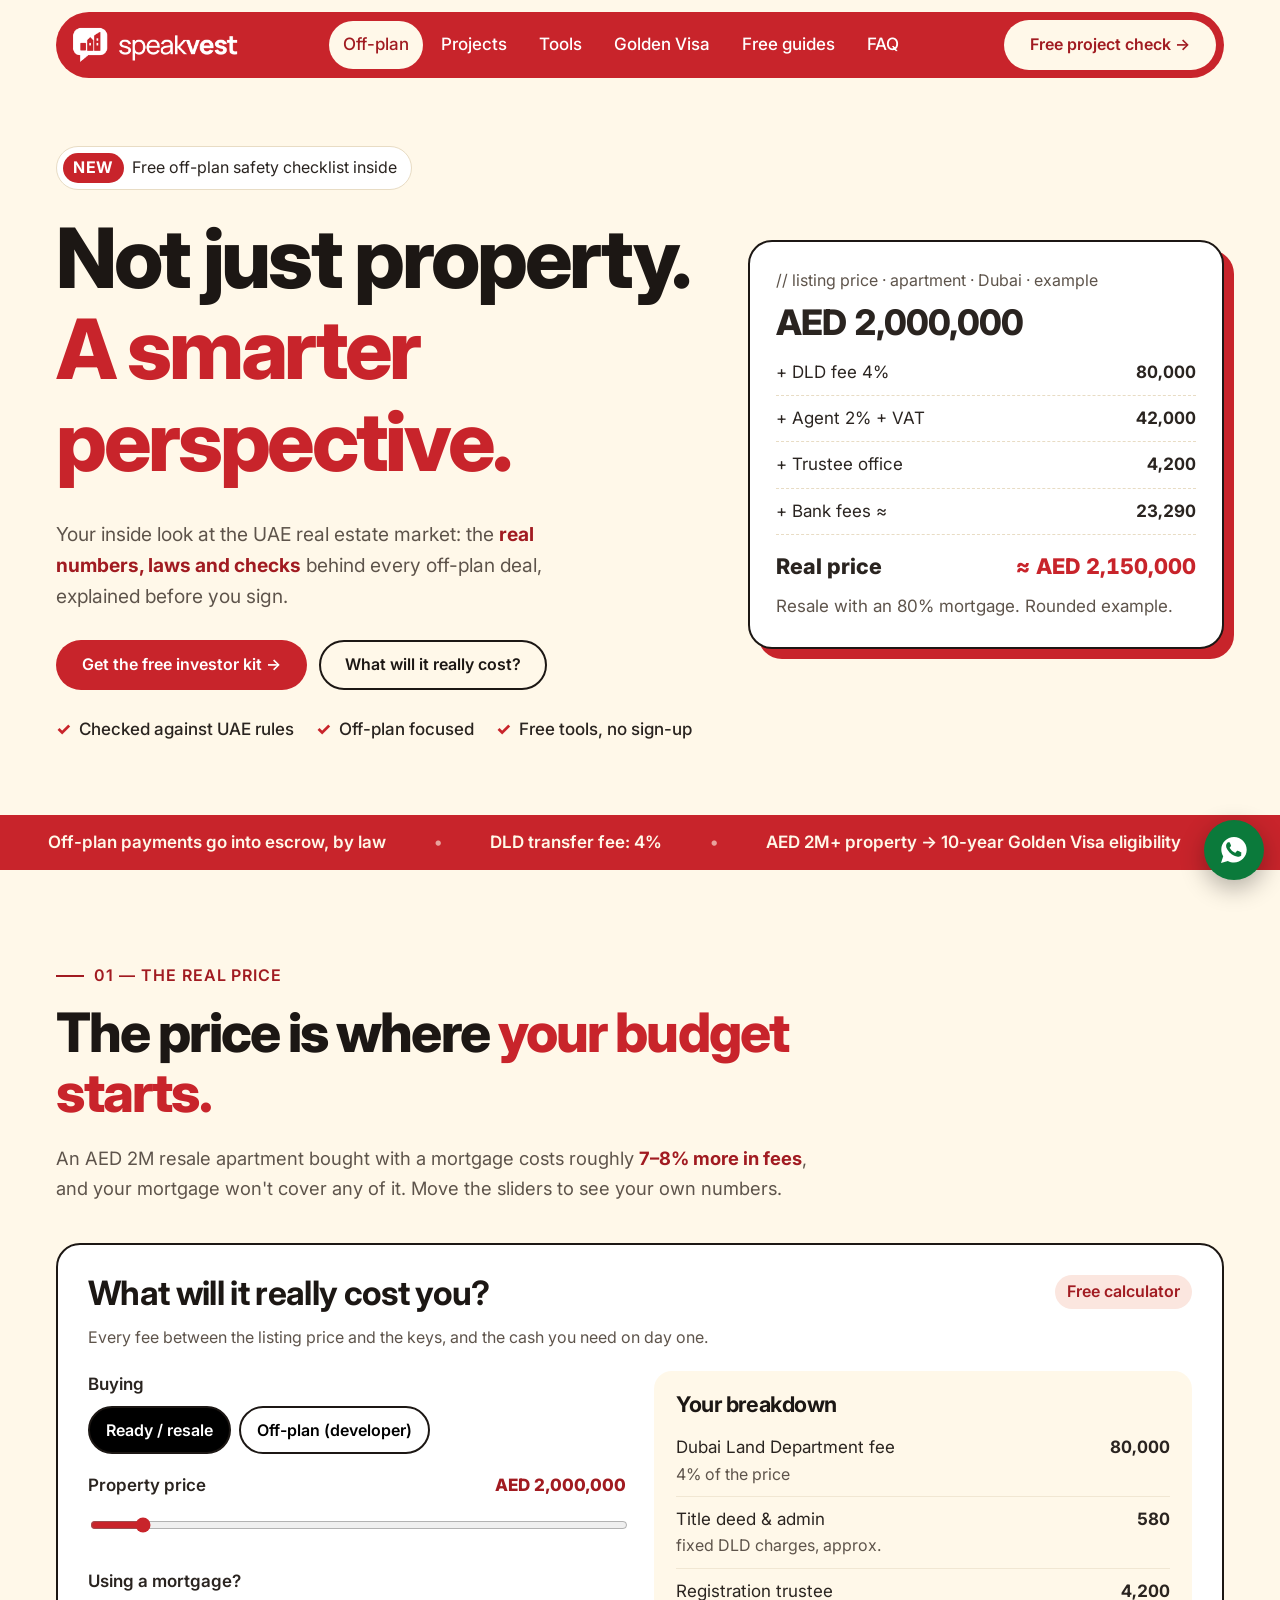
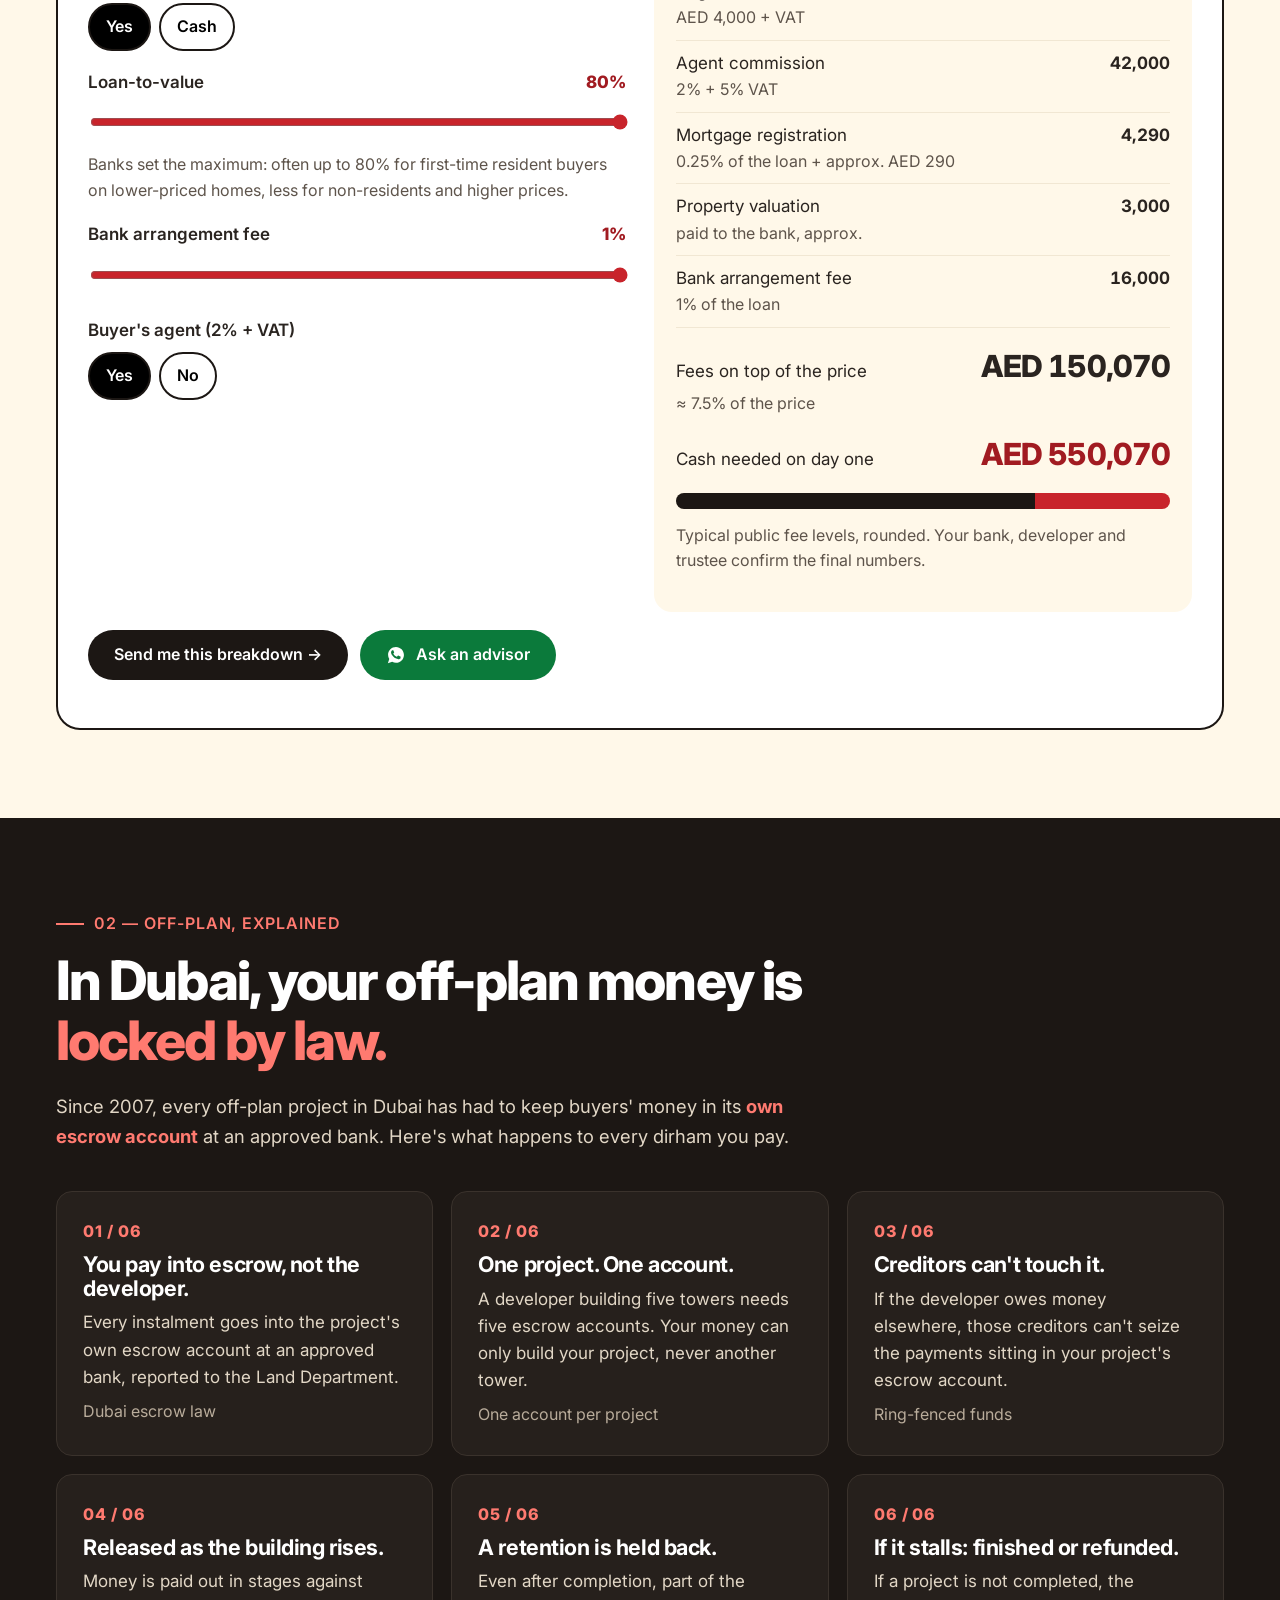
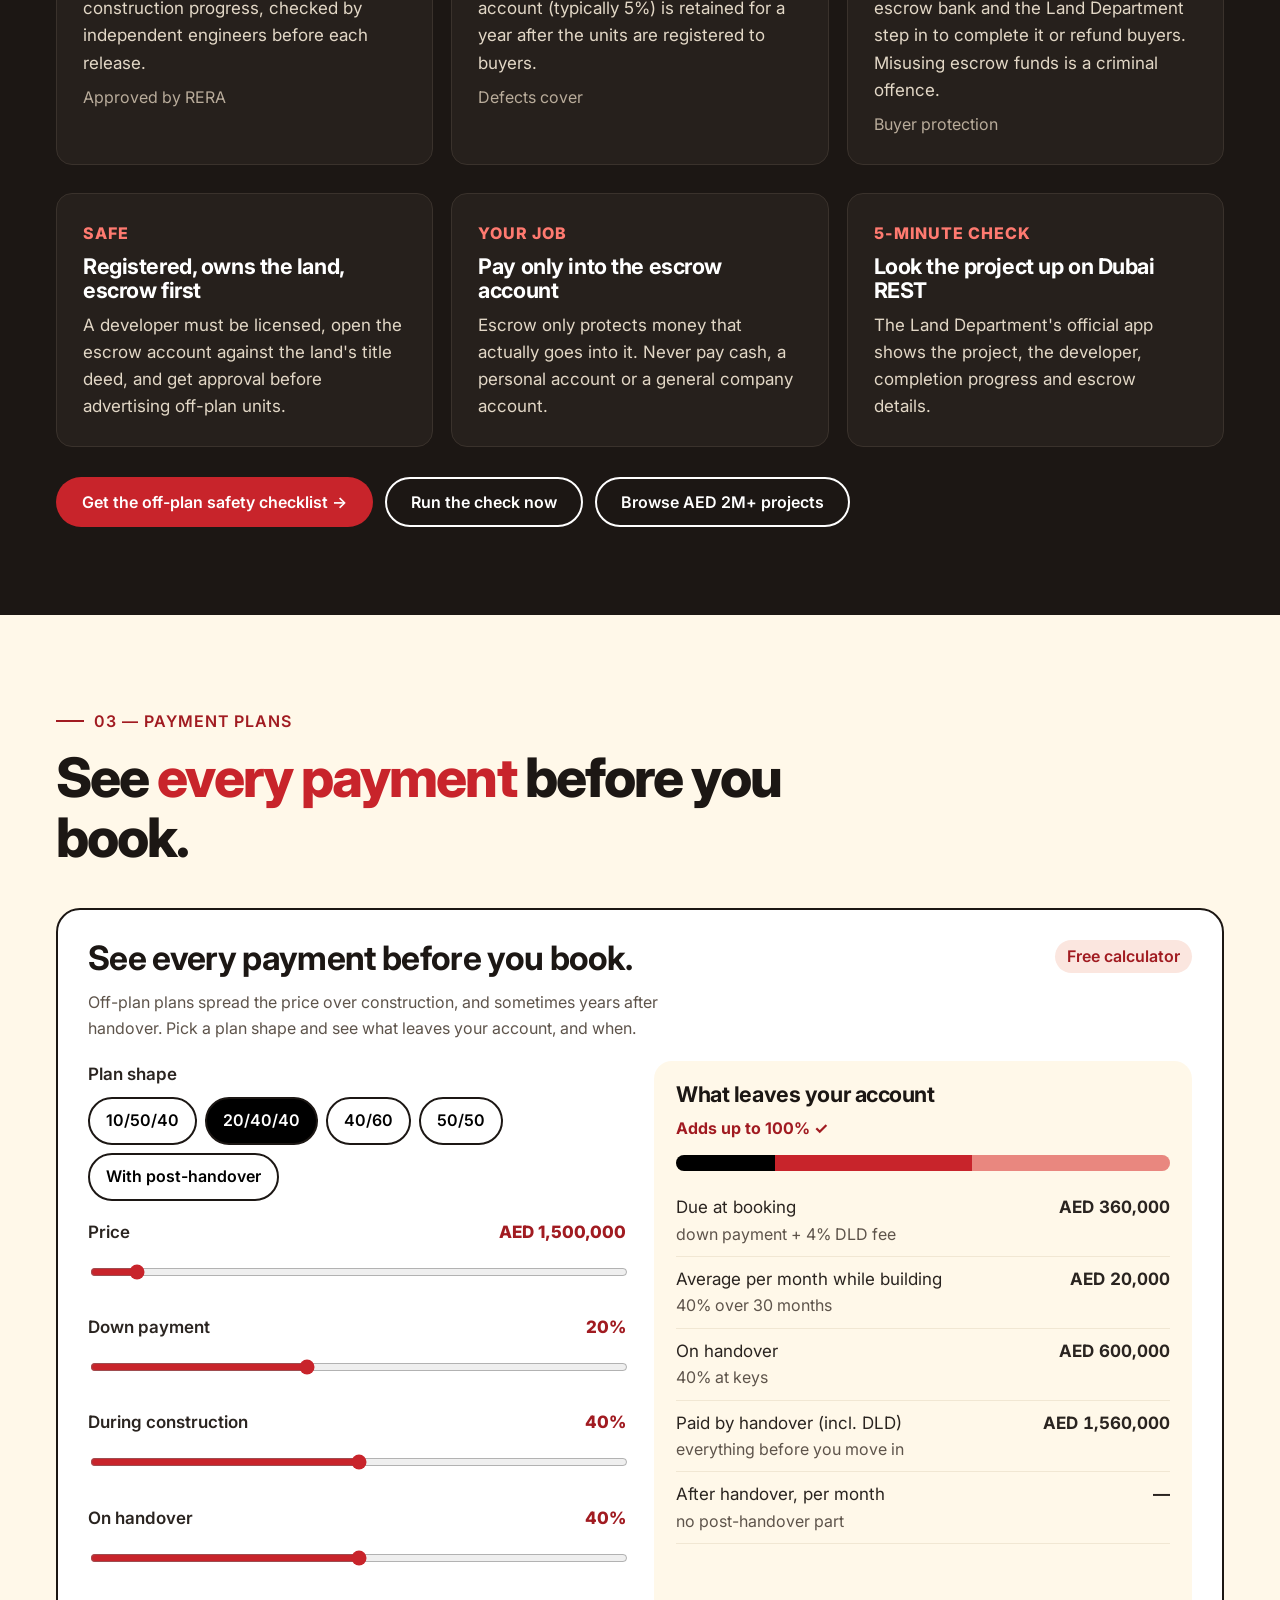
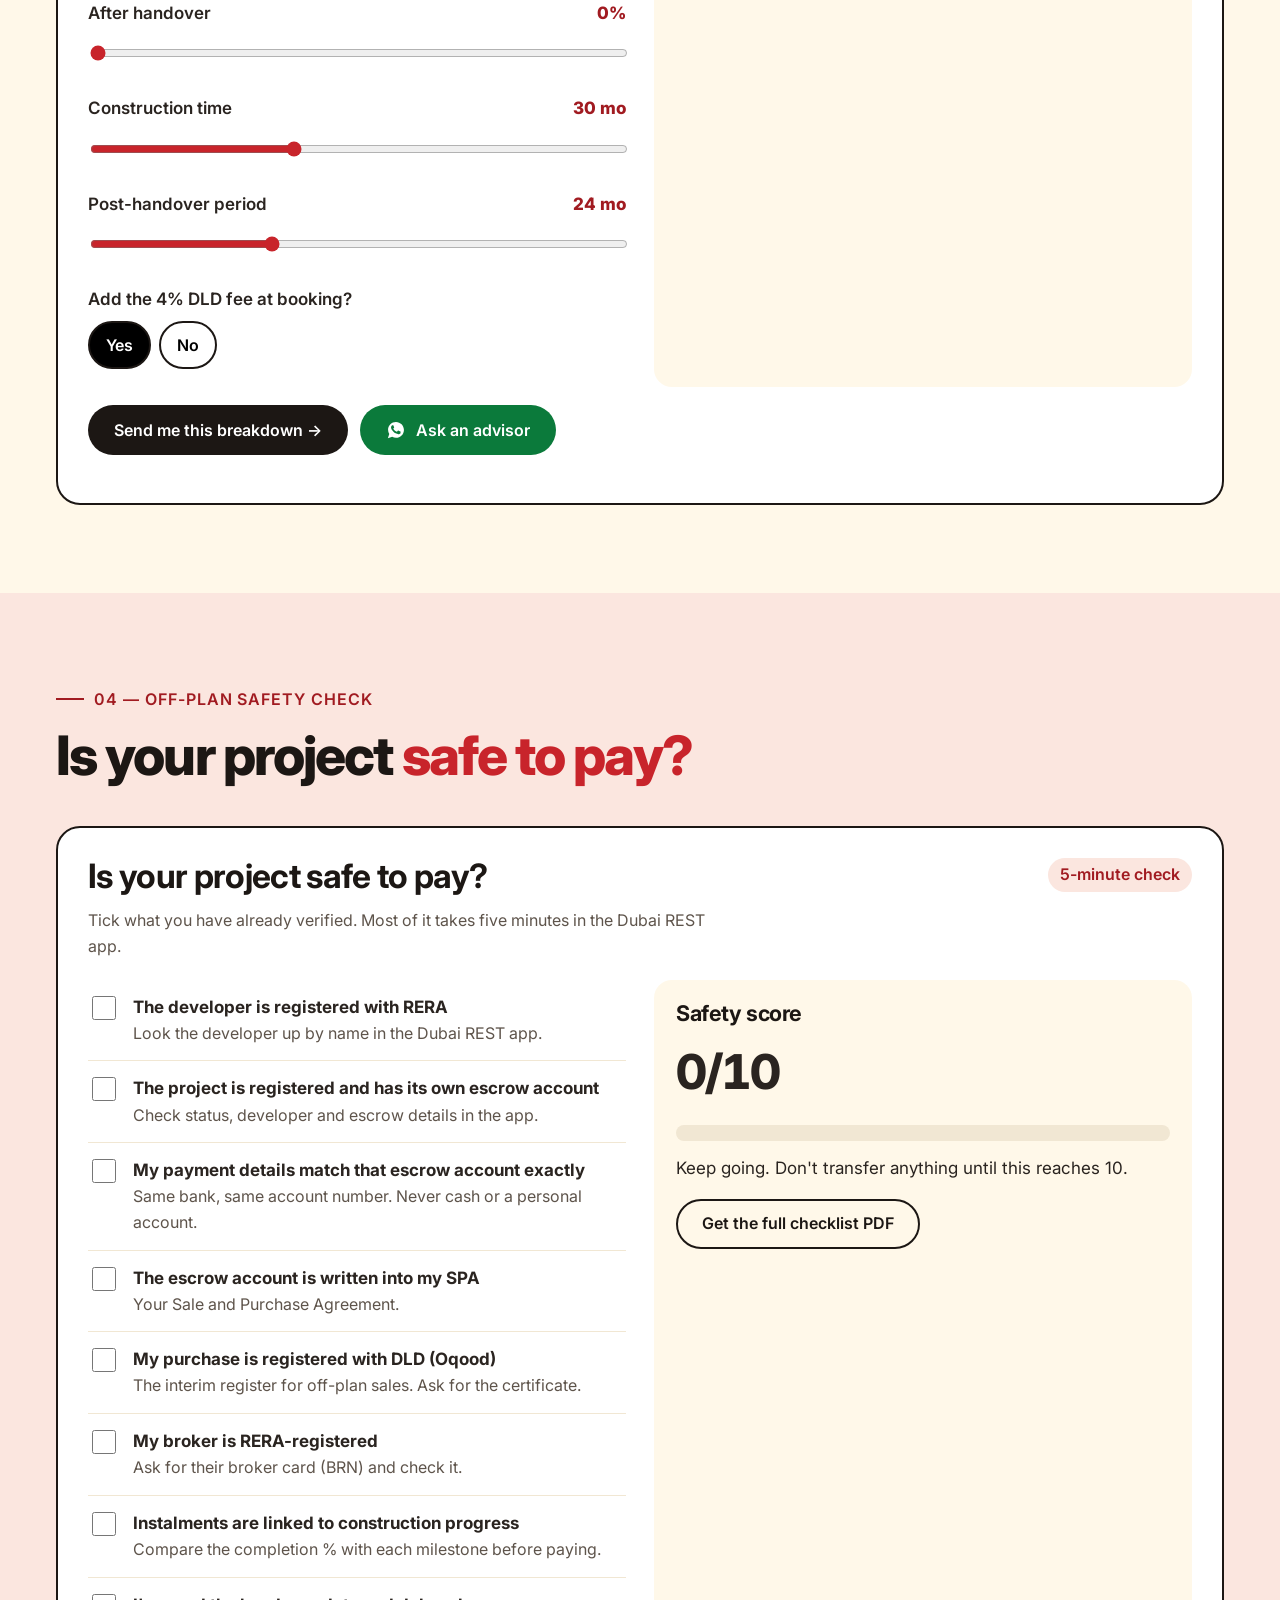
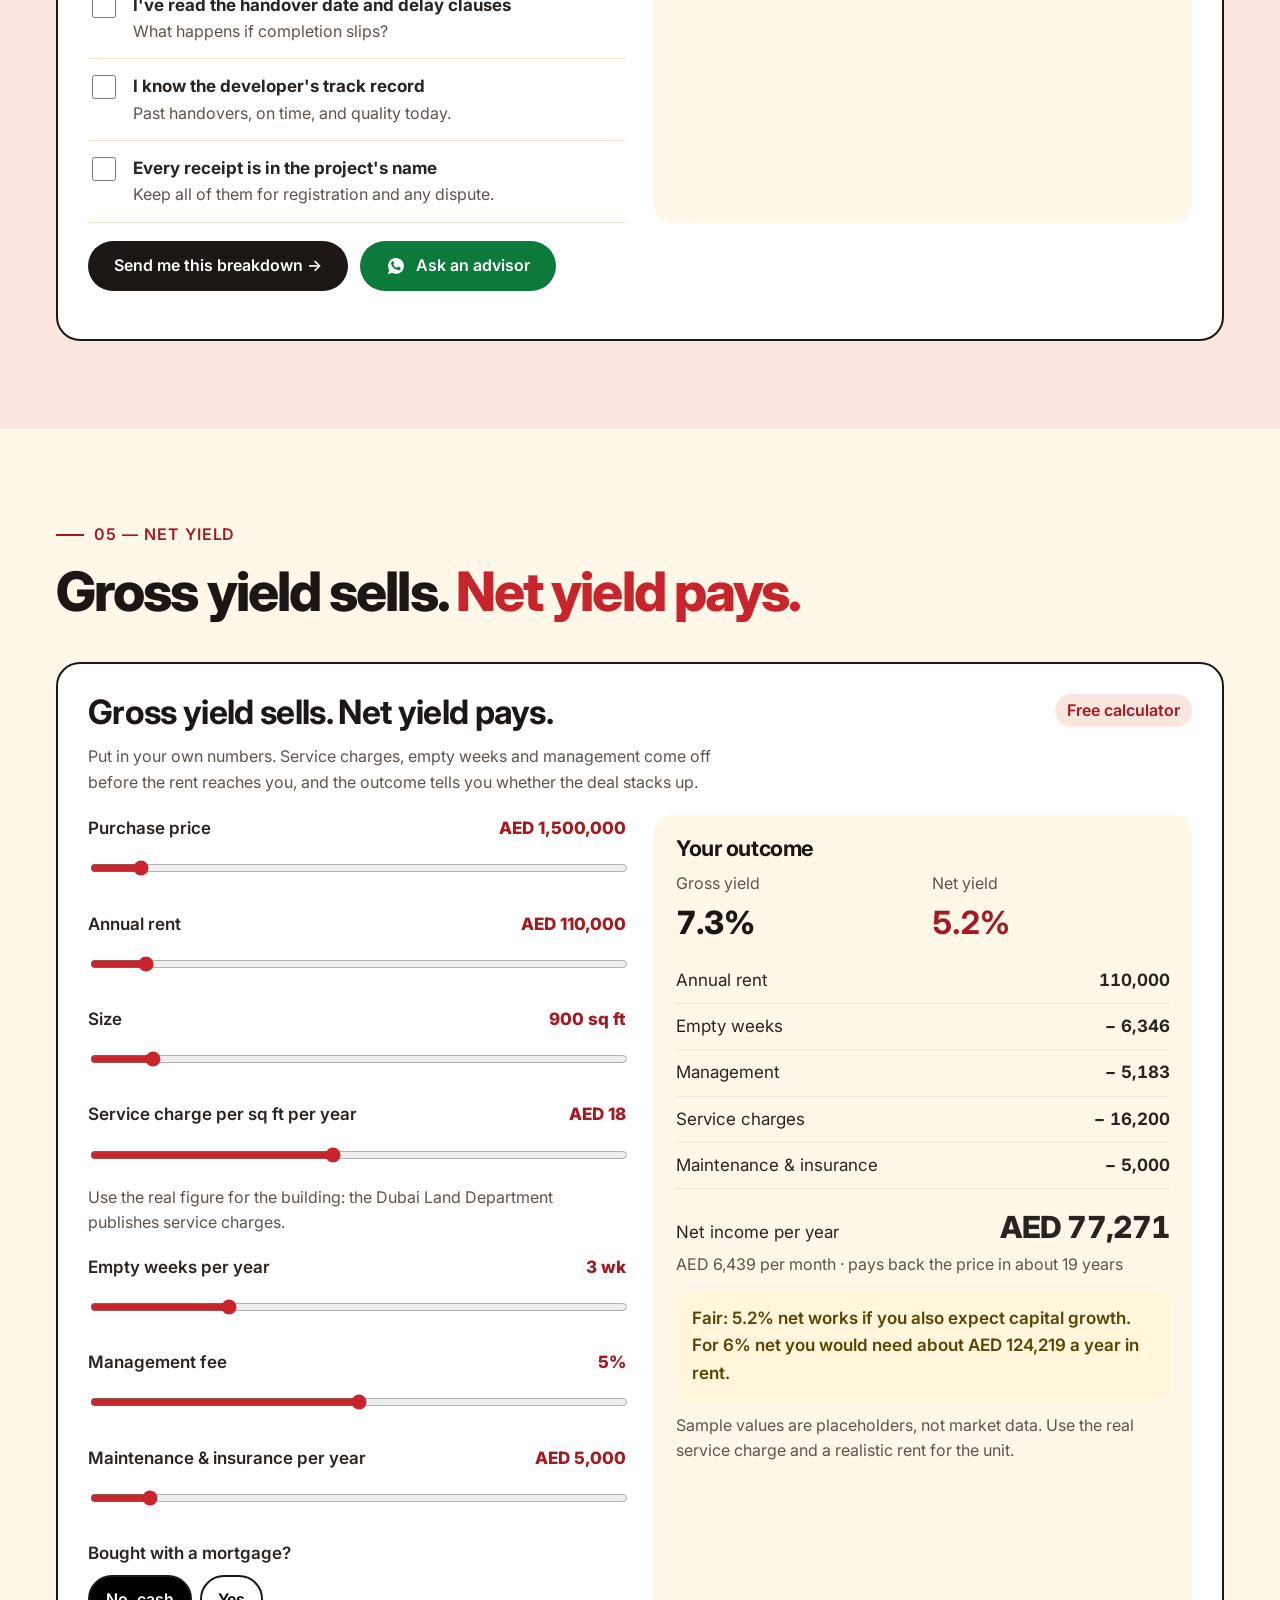
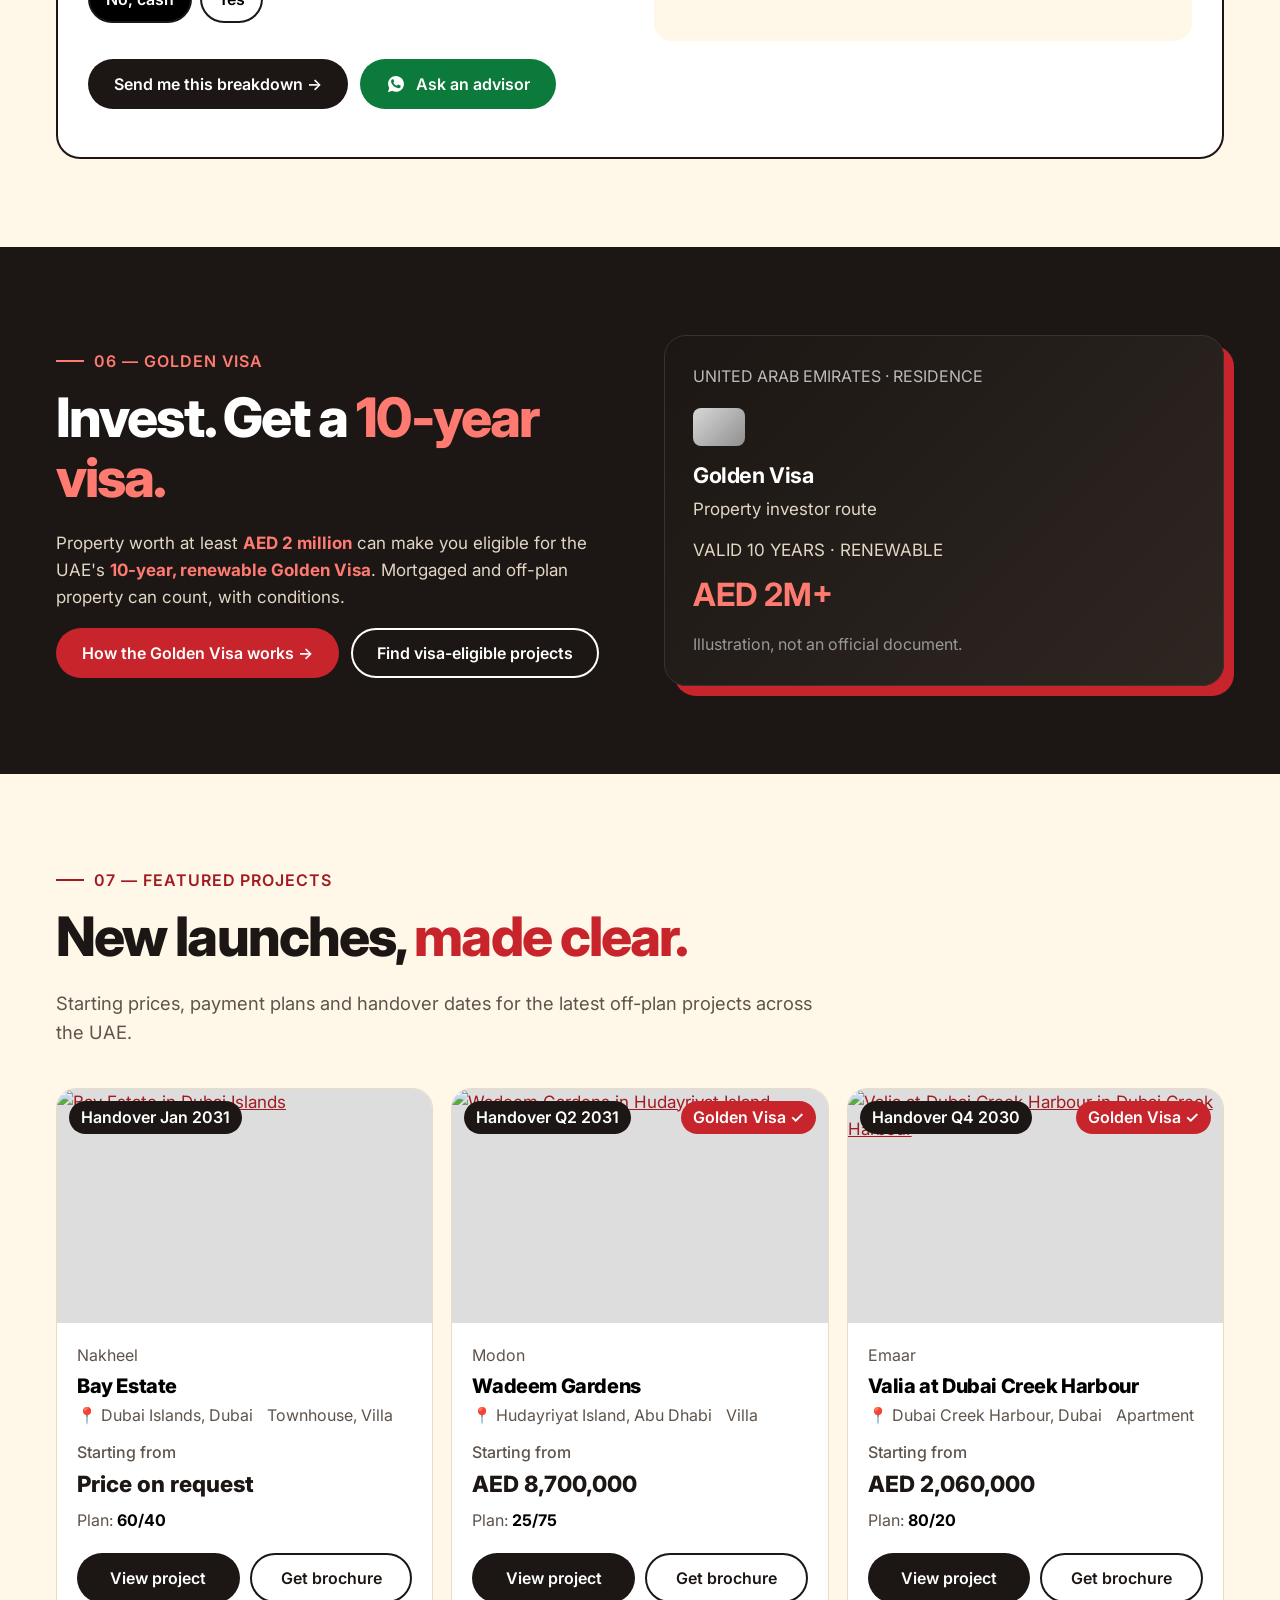
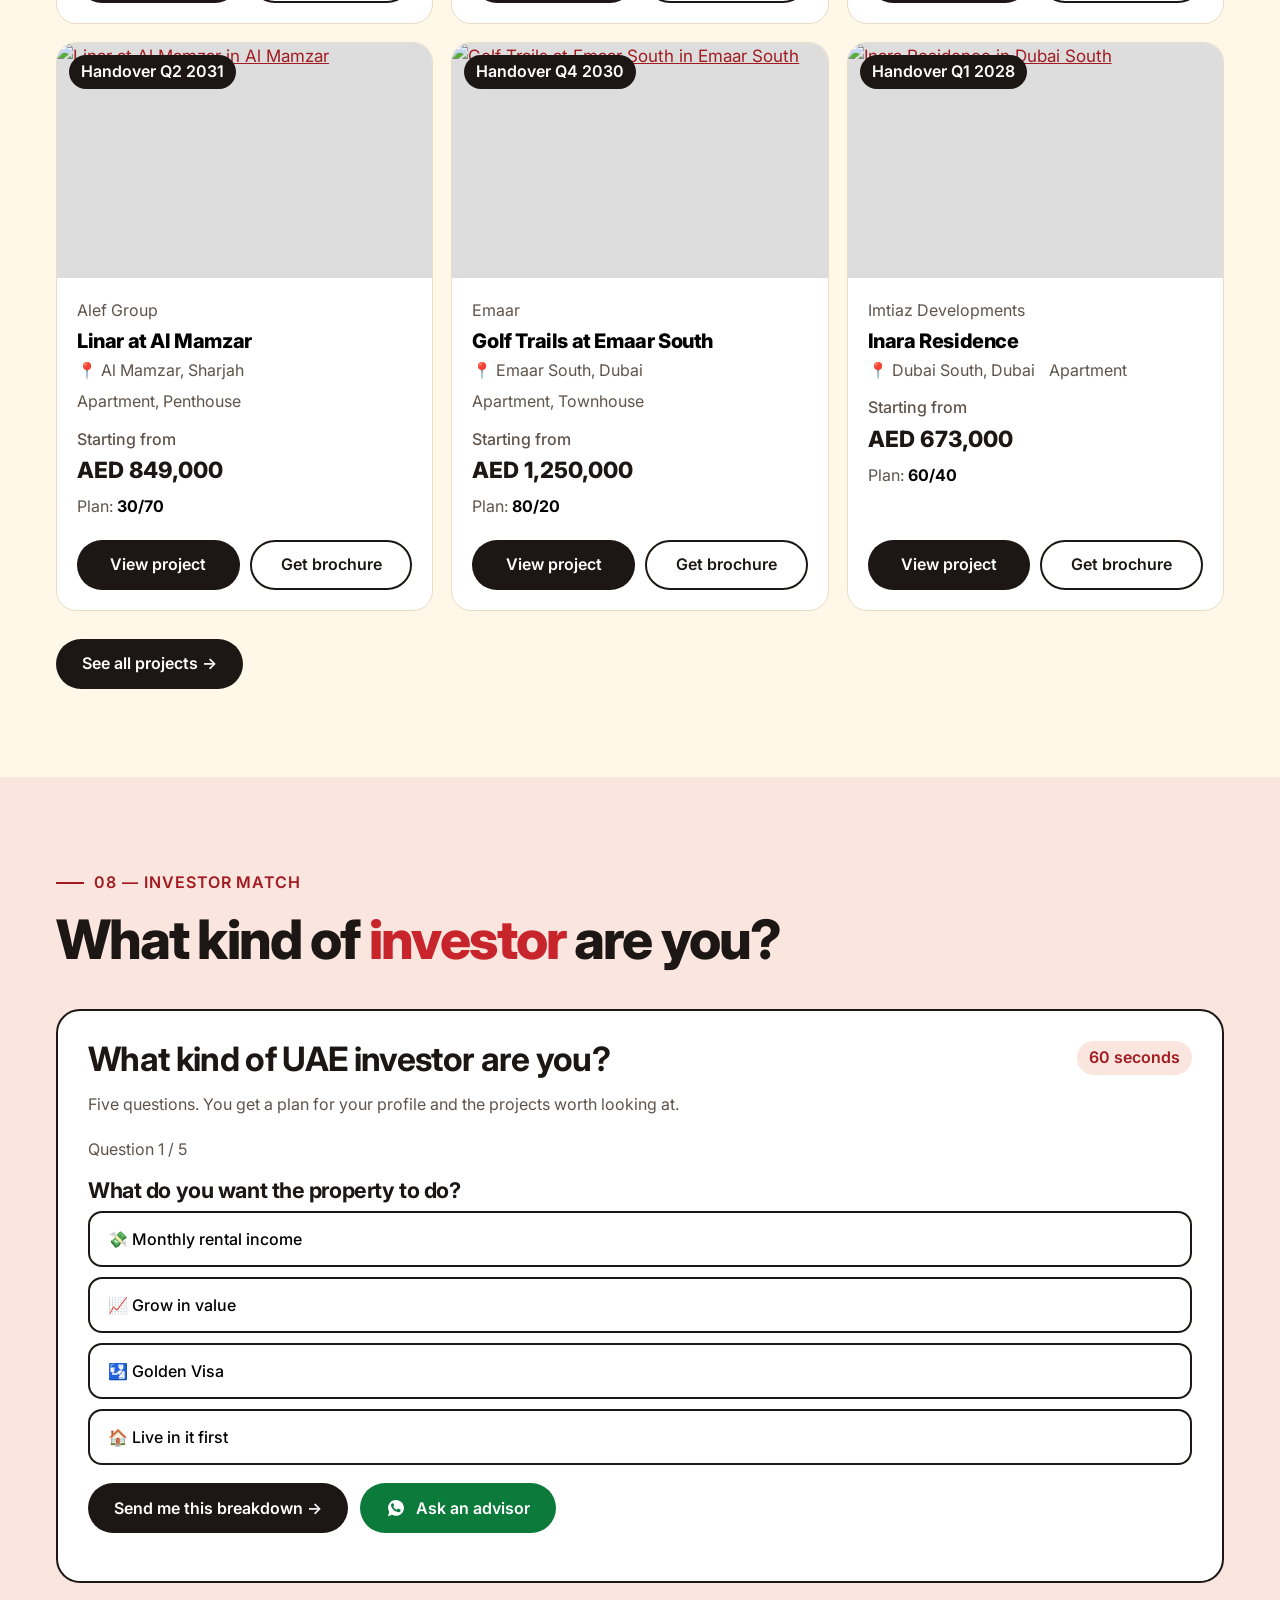
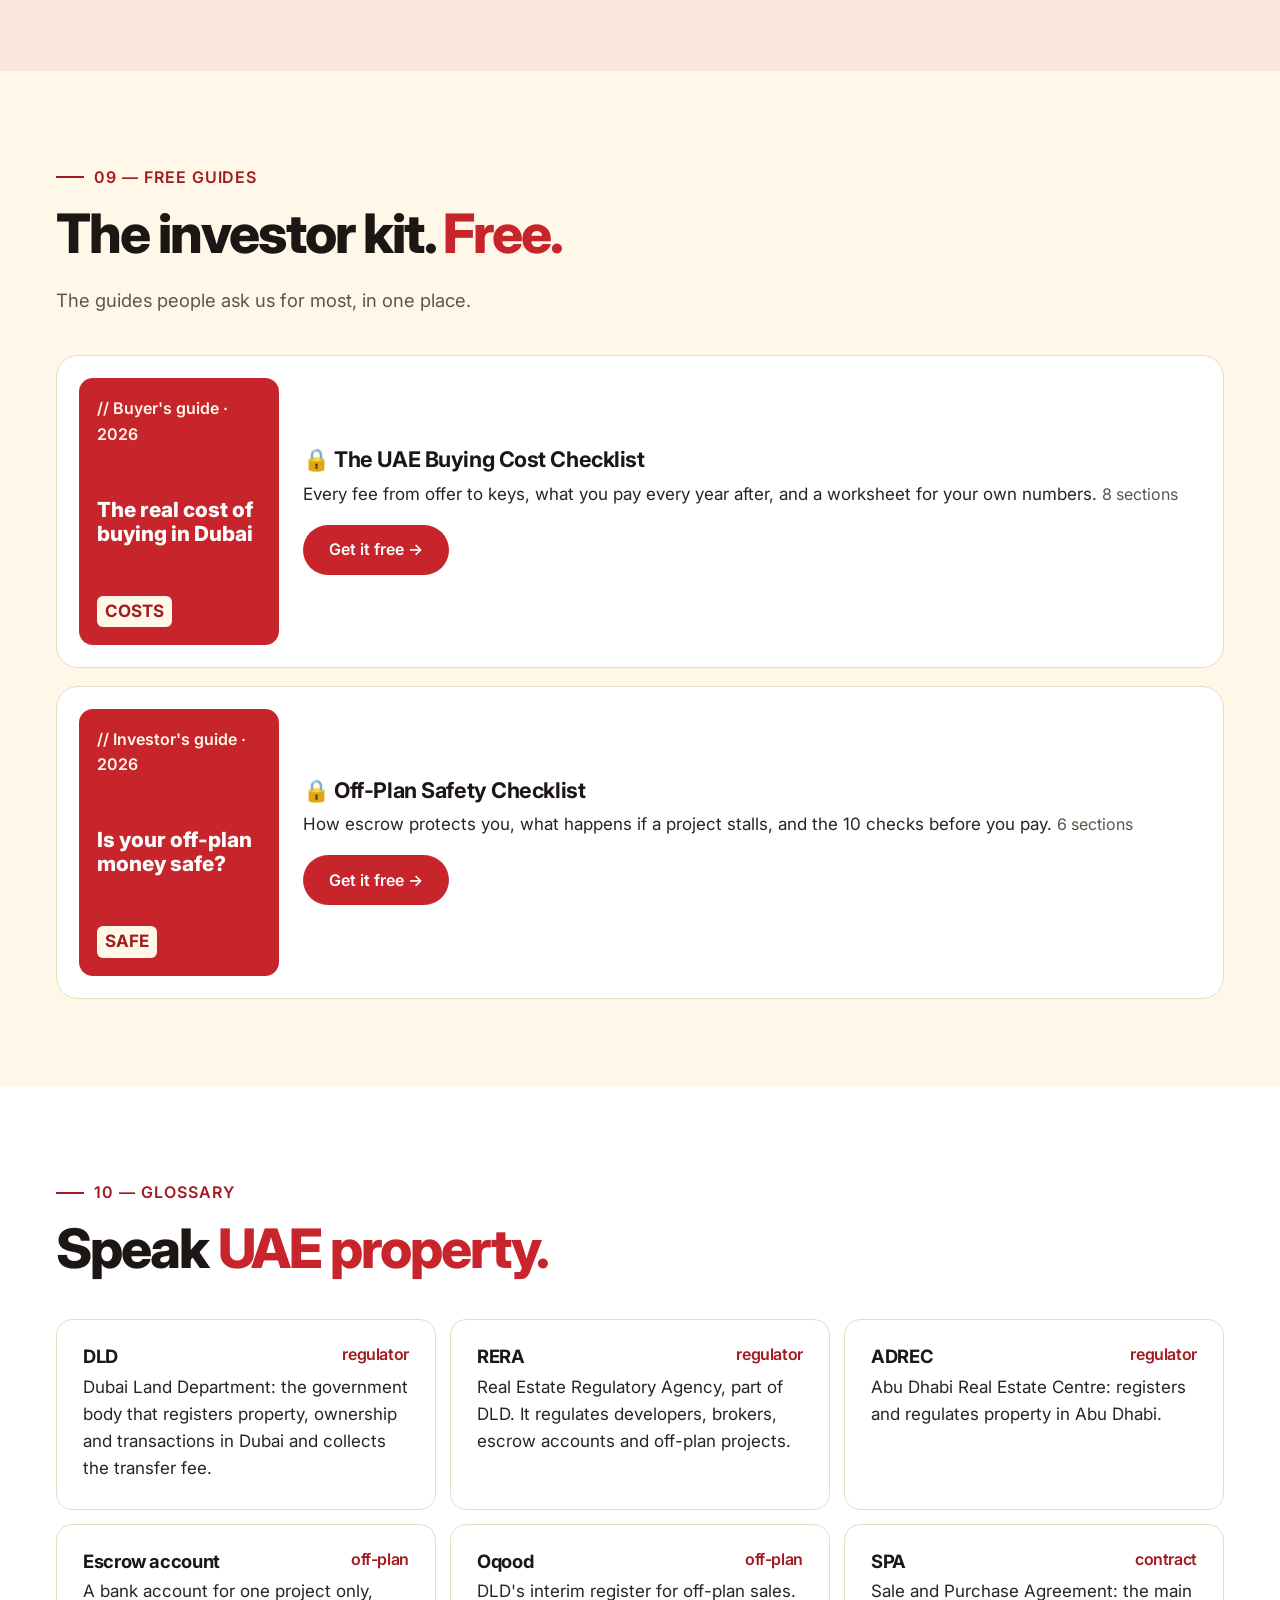
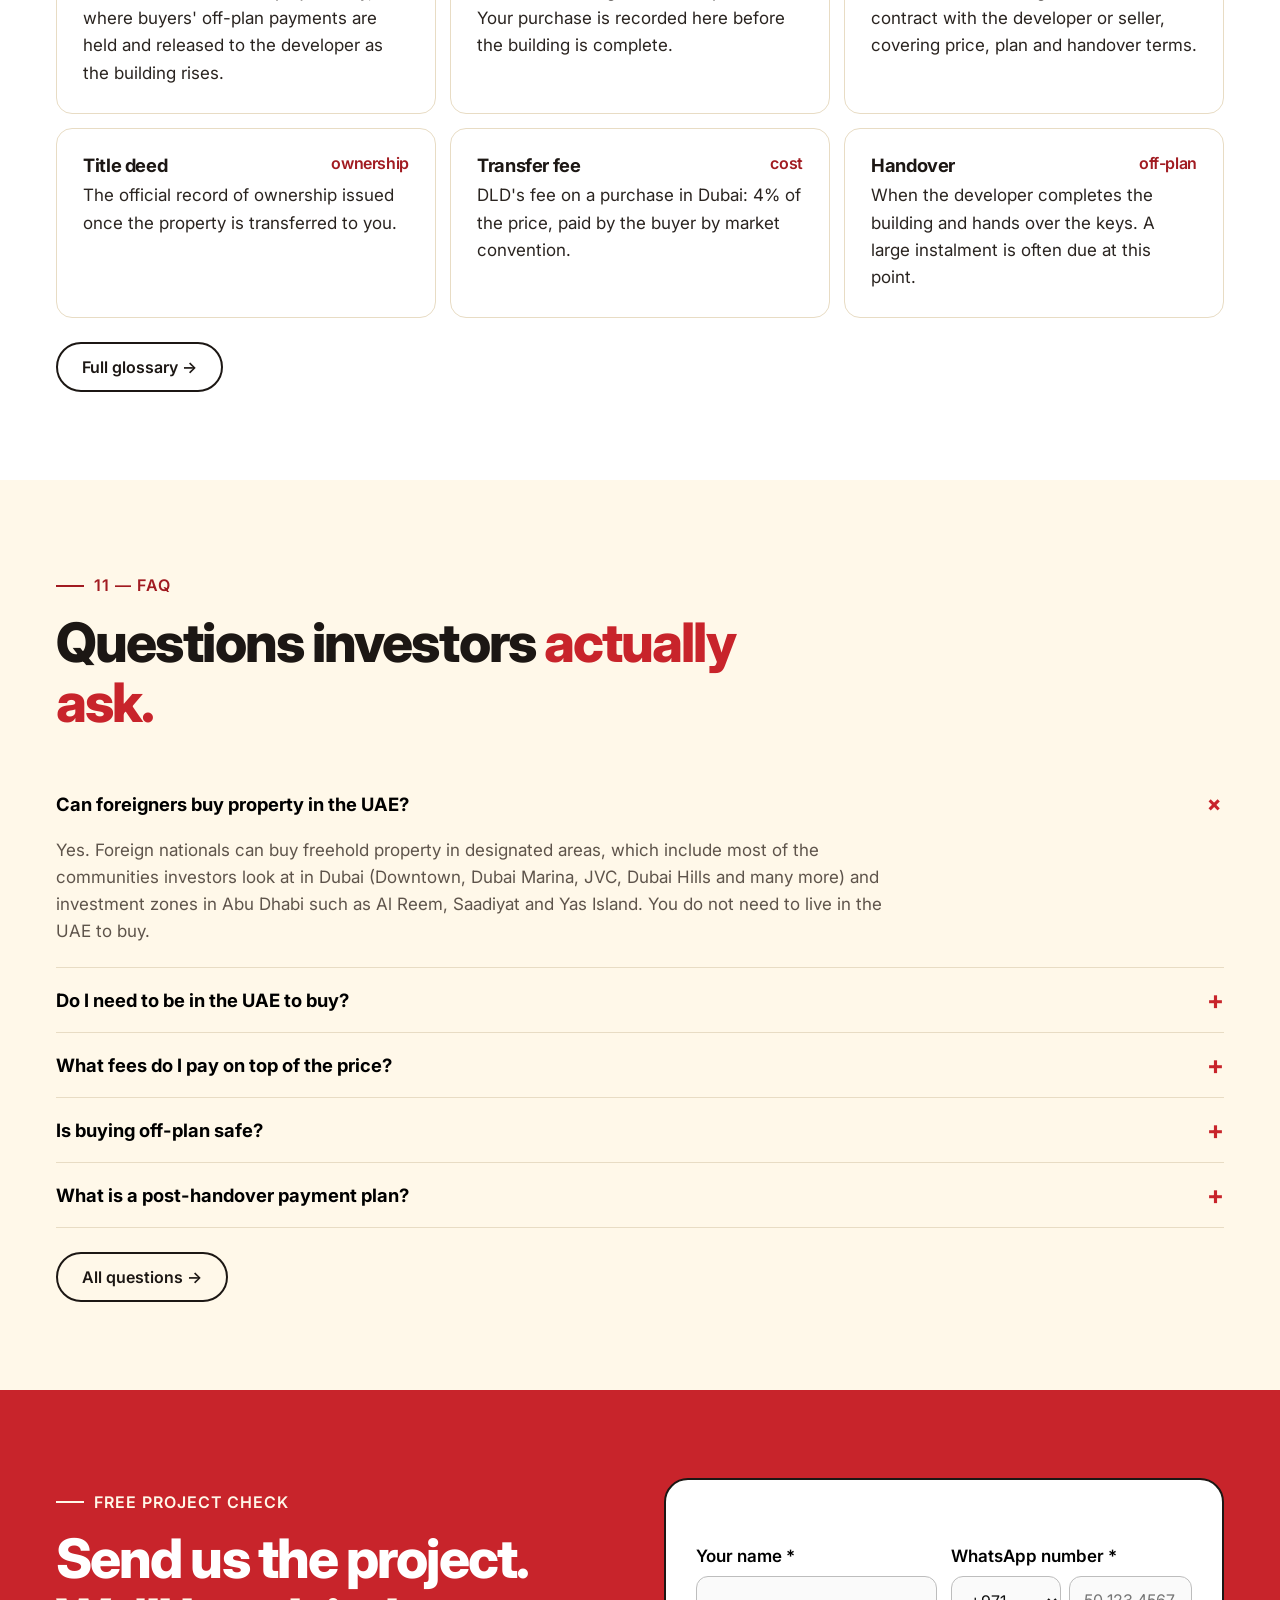
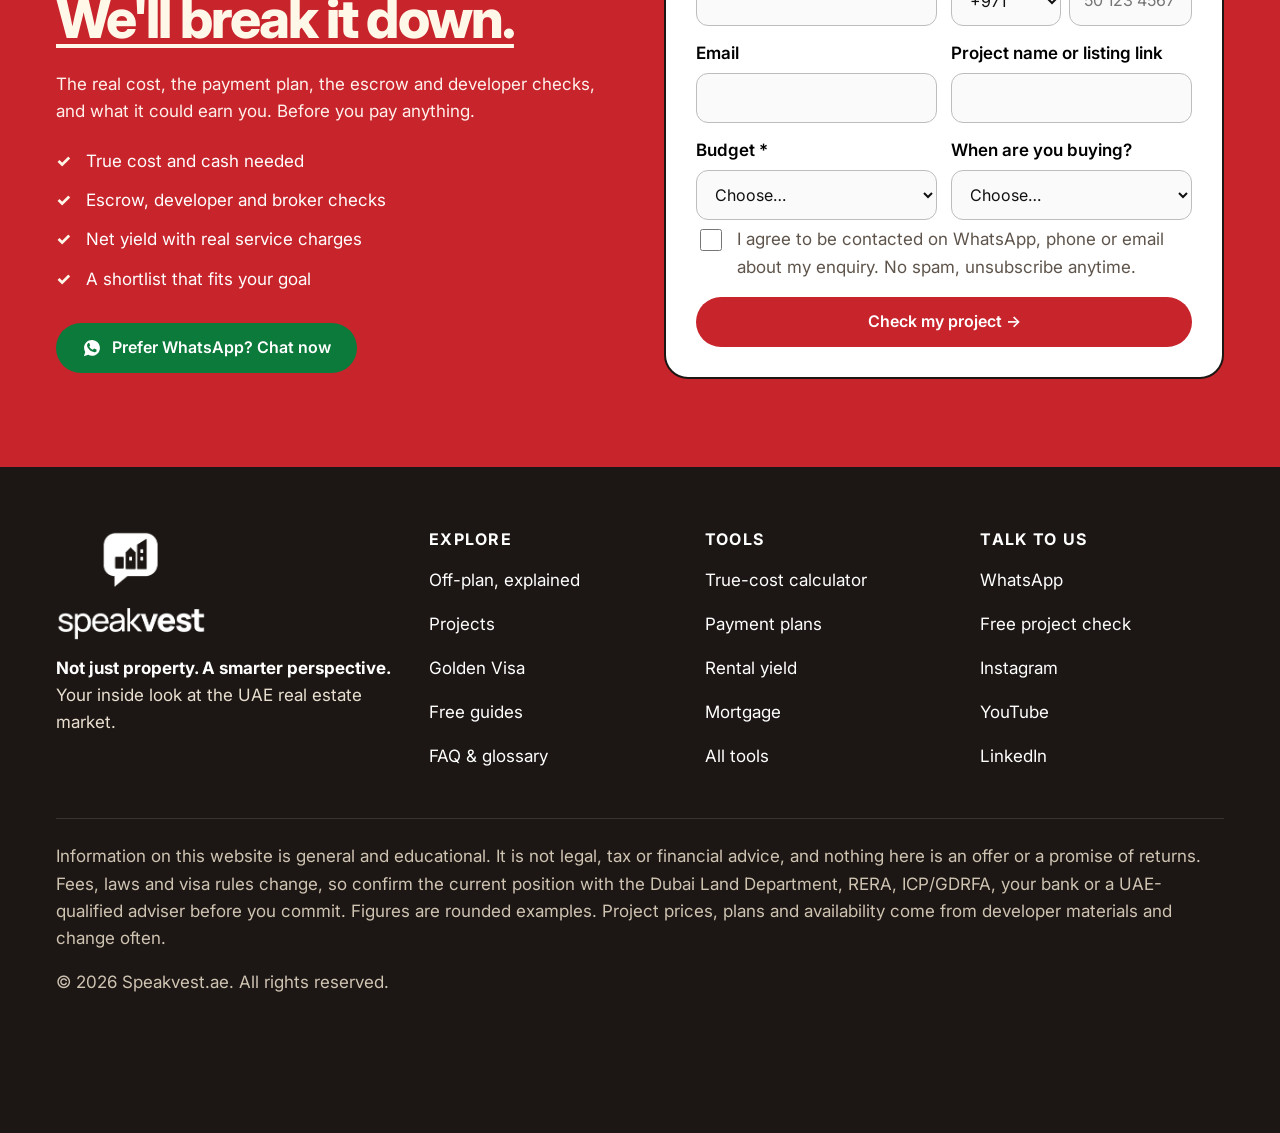
==== commit f30fdb4d: "Update index.html" ====
--- a/index.html
+++ b/index.html
@@ -12,7 +12,7 @@
 <meta property="og:site_name" content="Speakvest.ae">
 <meta property="og:title" content="Speakvest.ae | Off-plan UAE real estate, explained for investors">
 <meta property="og:description" content="Not just property. A smarter perspective. The real numbers, laws and checks behind UAE off-plan property: true-cost calculator, payment plans, escrow, net yield and Golden Visa.">
-<meta property="og:image" content="assets/img/og-image.jpg">
+<meta property="og:image" content="https://speakvest.vercel.app/assets/img/og-image.jpg">
 <meta name="twitter:card" content="summary_large_image">
 <link rel="preconnect" href="https://fonts.googleapis.com">
 <link rel="preconnect" href="https://fonts.gstatic.com" crossorigin>
@@ -27,7 +27,7 @@
  <div>
   <span class="pill"><b>NEW</b> Free off-plan safety checklist inside</span>
   <h1 style="margin-top:22px">Not just property. <span class="hl">A smarter perspective.</span></h1>
-  <p class="lead">Your inside look at the UAE real estate market: the <b class="hl">real numbers, laws and checks</b> behind every off-plan deal, explained before you sign. No hype. Just the math.</p>
+  <p class="lead">Your inside look at the UAE real estate market: the <b class="hl">real numbers, laws and checks</b> behind every off-plan deal, explained before you sign.</p>
   <div class="btns"><a class="btn btn-brand" href="guides.html">Get the free investor kit →</a><a class="btn btn-line" href="#true-cost">What will it really cost?</a></div>
   <div class="trust"><span>Checked against UAE rules</span><span>Off-plan focused</span><span>Free tools, no sign-up</span></div>
  </div>
